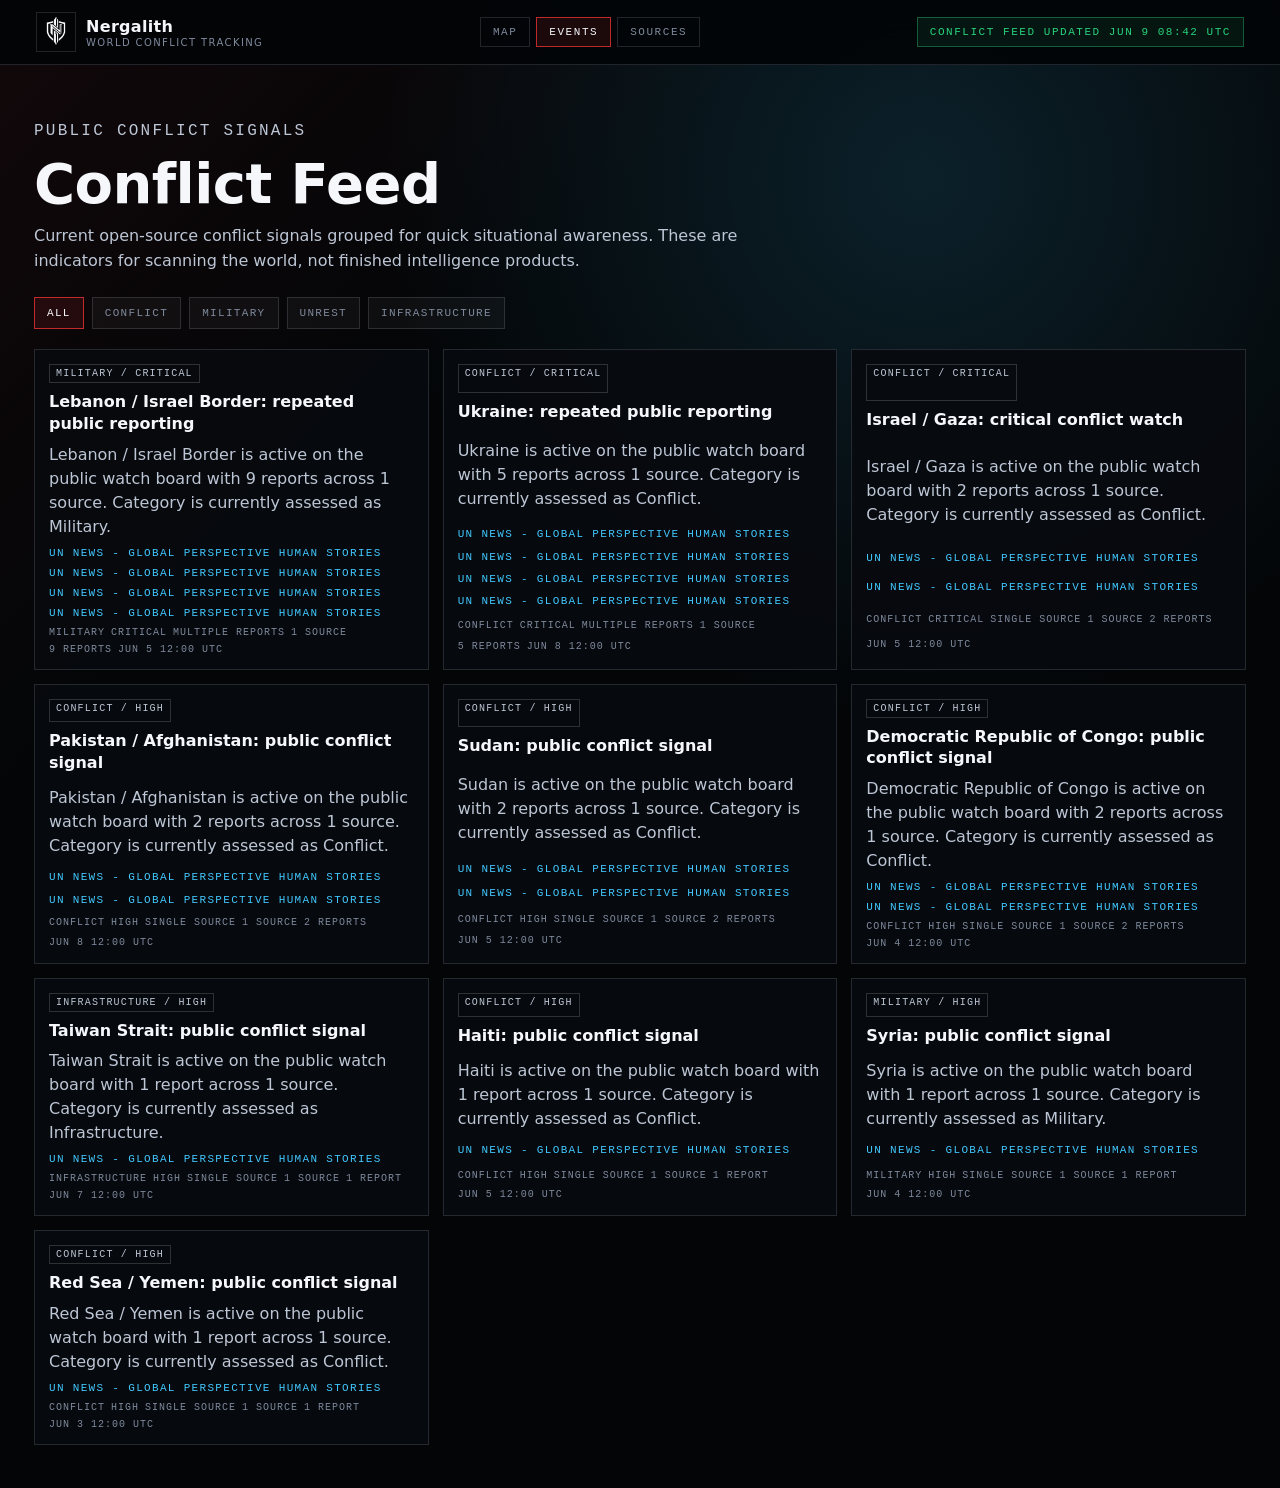
==== events.html @ 15acf1b9 "fix: restore full app.js, index.html and events.html after truncated push The previous push_files tr" ====
<!doctype html>
<html lang="en">
  <head>
    <meta charset="utf-8" />
    <meta name="viewport" content="width=device-width, initial-scale=1" />
    <title>Conflict Feed | Nergalith</title>
    <link rel="stylesheet" href="styles.css?v=20260609-expanded-sources" />
  </head>
  <body>
    <div class="site-shell">
      <header class="topbar">
        <a class="brand" href="index.html" aria-label="Nergalith World Conflict Tracking home">
          <img src="assets/nergalith-logo-glow.png" alt="" />
          <span>
            <strong>Nergalith</strong>
            <small>World Conflict Tracking</small>
          </span>
        </a>
        <nav class="nav" aria-label="World Conflict Tracking pages">
          <a href="index.html">Map</a>
          <a class="active" href="events.html">Events</a>
          <a href="sources.html">Sources</a>
        </nav>
        <div class="status-pill" id="feed-status">Loading conflict signals</div>
      </header>

      <main class="page-layout">
        <section class="page-head">
          <p class="eyebrow">Public Conflict Signals</p>
          <h1>Conflict Feed</h1>
          <p>Current open-source conflict signals grouped for quick situational awareness. These are indicators for scanning the world, not finished intelligence products.</p>
        </section>

        <section class="filter-row" id="event-filters"></section>
        <section class="event-grid" id="event-grid"></section>
      </main>
    </div>

    <script src="app.js?v=20260609-expanded-sources"></script>
  </body>
</html>
---- styles.css ----
:root {
  color-scheme: dark;
  --bg: #030507;
  --panel: rgba(7, 10, 14, 0.88);
  --panel-strong: #080b10;
  --text: #f5f7fb;
  --soft: #bdc6d5;
  --muted: #7f8a9d;
  --line: rgba(218, 231, 255, 0.14);
  --red: #ff3737;
  --cyan: #42c8ff;
  --green: #29d37d;
  --amber: #f6a43a;
  --blue: #4a90ff;
}

* { box-sizing: border-box; }

body {
  margin: 0;
  min-height: 100vh;
  background:
    radial-gradient(circle at 72% 12%, rgba(66, 200, 255, 0.14), transparent 34%),
    linear-gradient(135deg, rgba(255, 55, 55, 0.06), transparent 30%),
    var(--bg);
  color: var(--text);
  font-family: Inter, ui-sans-serif, system-ui, -apple-system, BlinkMacSystemFont, "Segoe UI", sans-serif;
}

button, a { font: inherit; }

.site-shell { min-height: 100vh; }

.dashboard-shell {
  height: 100vh;
  min-height: 680px;
  display: grid;
  grid-template-rows: auto auto minmax(0, 1fr) clamp(150px, 21vh, 190px);
  overflow: hidden;
}

/* ── Topbar ──────────────────────────────────────────────────────────────────── */

.topbar {
  position: sticky;
  top: 0;
  z-index: 20;
  min-height: 64px;
  display: flex;
  align-items: center;
  justify-content: space-between;
  gap: 16px;
  padding: 12px clamp(14px, 3vw, 36px);
  border-bottom: 1px solid var(--line);
  background: rgba(3, 5, 7, 0.92);
  backdrop-filter: blur(18px);
}

.brand {
  display: flex;
  align-items: center;
  gap: 10px;
  color: var(--text);
  text-decoration: none;
  flex-shrink: 0;
}

.brand img {
  width: 40px;
  height: 40px;
  object-fit: cover;
  border: 1px solid var(--line);
}

.brand strong, .brand small { display: block; }

.brand strong {
  font-size: 16px;
  letter-spacing: 0.02em;
}

.brand small {
  color: var(--muted);
  font-size: 10px;
  letter-spacing: 0.14em;
  text-transform: uppercase;
  margin-top: 1px;
}

.nav {
  display: flex;
  align-items: center;
  flex-wrap: wrap;
  gap: 6px;
}

.nav a {
  border: 1px solid var(--line);
  color: var(--muted);
  text-decoration: none;
  padding: 8px 12px;
  font-family: "Cascadia Mono", "SFMono-Regular", Consolas, monospace;
  font-size: 11px;
  letter-spacing: 0.14em;
  text-transform: uppercase;
}

.nav a.active, .nav a:hover {
  border-color: rgba(255, 55, 55, 0.72);
  color: var(--text);
  background: rgba(255, 55, 55, 0.1);
}

.topbar-right {
  display: flex;
  align-items: center;
  gap: 10px;
  flex-shrink: 0;
}

.utc-clock {
  color: var(--cyan);
  font-family: "Cascadia Mono", "SFMono-Regular", Consolas, monospace;
  font-size: 11px;
  letter-spacing: 0.08em;
  border: 1px solid rgba(66, 200, 255, 0.28);
  padding: 7px 10px;
  background: rgba(66, 200, 255, 0.05);
  white-space: nowrap;
}

.status-pill {
  color: var(--green);
  border: 1px solid rgba(41, 211, 125, 0.38);
  background: rgba(41, 211, 125, 0.08);
  padding: 8px 12px;
  font-family: "Cascadia Mono", "SFMono-Regular", Consolas, monospace;
  font-size: 11px;
  letter-spacing: 0.14em;
  text-transform: uppercase;
}

/* ── Intel Ticker ────────────────────────────────────────────────────────────── */

.intel-ticker {
  display: flex;
  align-items: center;
  gap: 14px;
  padding: 0 clamp(14px, 3vw, 36px);
  height: 36px;
  background: rgba(3, 5, 7, 0.96);
  border-bottom: 1px solid var(--line);
  overflow: hidden;
  font-family: "Cascadia Mono", "SFMono-Regular", Consolas, monospace;
  font-size: 11px;
  letter-spacing: 0.12em;
  text-transform: uppercase;
  white-space: nowrap;
}

.ticker-live {
  color: var(--red);
  animation: blink 1.6s ease-in-out infinite;
  flex-shrink: 0;
}

@keyframes blink {
  0%, 100% { opacity: 1; }
  50%       { opacity: 0.3; }
}

.ticker-sep {
  color: var(--line);
  flex-shrink: 0;
}

.ticker-label {
  color: var(--muted);
  flex-shrink: 0;
}

#ticker-signals { color: var(--red); }
#ticker-quakes  { color: var(--blue); }
#ticker-news    { color: var(--green); }

/* ── Main layout ─────────────────────────────────────────────────────────────── */

.map-layout {
  display: grid;
  grid-template-columns: minmax(0, 1fr) minmax(280px, 350px);
  gap: 16px;
  padding: clamp(14px, 2.5vw, 28px);
  align-items: start;
}

.operations-layout {
  min-height: 0;
  display: grid;
  grid-template-columns: clamp(196px, 17vw, 238px) minmax(420px, 1fr) clamp(286px, 22vw, 334px);
  gap: 10px;
  padding: 10px;
}

/* ── Map card ────────────────────────────────────────────────────────────────── */

.map-card {
  position: relative;
  height: clamp(500px, calc(100vh - 144px), 720px);
  border: 1px solid var(--line);
  background: #020407;
  overflow: hidden;
}

.operations-layout .map-card {
  height: auto;
  min-height: 0;
}

#world-map {
  position: absolute;
  inset: 0;
}

.map-control-panel, .selected-panel {
  position: absolute;
  z-index: 2;
  border: 1px solid var(--line);
  background: rgba(3, 5, 8, 0.82);
  backdrop-filter: blur(14px);
}

.map-control-panel {
  left: 14px;
  top: 14px;
  width: 162px;
  padding: 10px;
  display: grid;
  gap: 6px;
}

.panel-title {
  color: var(--soft);
  font-family: "Cascadia Mono", "SFMono-Regular", Consolas, monospace;
  font-size: 10px;
  letter-spacing: 0.14em;
  text-transform: uppercase;
}

.layer-toggle {
  min-height: 32px;
  border: 1px solid var(--line);
  background: rgba(255, 255, 255, 0.035);
  color: var(--muted);
  cursor: pointer;
  font-family: "Cascadia Mono", "SFMono-Regular", Consolas, monospace;
  font-size: 10px;
  letter-spacing: 0.1em;
  text-transform: uppercase;
}

.layer-toggle.active {
  border-color: rgba(66, 200, 255, 0.7);
  color: var(--text);
  background: rgba(66, 200, 255, 0.08);
}

.selected-panel {
  right: 14px;
  bottom: 14px;
  width: min(350px, calc(100% - 28px));
  padding: 12px;
}

.map-label {
  position: absolute;
  top: 12px;
  left: 12px;
  z-index: 2;
  display: grid;
  gap: 4px;
  padding: 9px 12px;
  border: 1px solid var(--line);
  background: rgba(3, 5, 8, 0.84);
  font-family: "Cascadia Mono", "SFMono-Regular", Consolas, monospace;
  text-transform: uppercase;
}

.map-label span {
  color: var(--muted);
  font-size: 9px;
  letter-spacing: 0.18em;
}

.map-label strong {
  color: var(--soft);
  font-size: 11px;
  letter-spacing: 0.14em;
}

.selected-panel h2 {
  margin-top: 8px;
  font-size: 18px;
}

.selected-panel p {
  margin-top: 8px;
  color: var(--soft);
  line-height: 1.5;
}

/* ── Side stack ──────────────────────────────────────────────────────────────── */

.side-stack {
  display: grid;
  gap: 16px;
  align-content: start;
}

.left-stack,
.operations-layout .side-stack {
  min-height: 0;
  display: grid;
  gap: 10px;
  align-content: stretch;
}

.left-stack {
  grid-template-rows: auto minmax(0, 1fr);
}

.operations-layout .side-stack {
  grid-template-rows: auto minmax(0, 1fr);
}

.panel {
  border: 1px solid var(--line);
  background: var(--panel);
}

.operations-layout .panel {
  min-height: 0;
  overflow: hidden;
}

.quake-panel,
.operations-layout .side-stack .panel:last-child {
  display: flex;
  flex-direction: column;
}

.monitor-label {
  padding: 12px 12px 8px;
  color: var(--muted);
  font-family: "Cascadia Mono", "SFMono-Regular", Consolas, monospace;
  font-size: 10px;
  letter-spacing: 0.16em;
  text-transform: uppercase;
}

.layer-bank {
  display: grid;
  gap: 7px;
  padding: 0 12px 12px;
}

.layer-bank .layer-toggle {
  min-height: 40px;
  text-align: left;
  padding-left: 12px;
}

.source-status {
  display: grid;
  gap: 10px;
  padding: 12px;
  border-top: 1px solid rgba(218, 231, 255, 0.08);
  color: var(--muted);
  font-family: "Cascadia Mono", "SFMono-Regular", Consolas, monospace;
  font-size: 9px;
  letter-spacing: 0.1em;
  text-transform: uppercase;
}

.status-dot {
  width: 7px;
  height: 7px;
  display: inline-block;
  border-radius: 50%;
  margin-right: 7px;
  vertical-align: middle;
}

.status-dot.active {
  background: var(--green);
  box-shadow: 0 0 9px rgba(41, 211, 125, 0.65);
}

.status-dot.standby {
  background: var(--amber);
}

.panel-scroll {
  flex: 1;
  min-height: 0;
  max-height: none;
  overflow: auto;
  scrollbar-width: thin;
  scrollbar-color: rgba(218, 231, 255, 0.24) transparent;
}

.panel-head {
  min-height: 40px;
  display: flex;
  justify-content: space-between;
  align-items: center;
  gap: 10px;
  padding: 0 12px;
  border-bottom: 1px solid rgba(218, 231, 255, 0.08);
  color: var(--soft);
  font-family: "Cascadia Mono", "SFMono-Regular", Consolas, monospace;
  font-size: 10px;
  letter-spacing: 0.14em;
  text-transform: uppercase;
}

.panel-head a {
  color: var(--cyan);
  text-decoration: none;
}

.badge-cyan {
  color: var(--cyan);
  font-family: "Cascadia Mono", "SFMono-Regular", Consolas, monospace;
  font-size: 10px;
  letter-spacing: 0.1em;
  text-transform: uppercase;
  border: 1px solid rgba(66, 200, 255, 0.35);
  padding: 3px 7px;
  background: rgba(66, 200, 255, 0.06);
}

/* ── Stat grid ───────────────────────────────────────────────────────────────── */

.stat-grid {
  display: grid;
  grid-template-columns: repeat(2, minmax(0, 1fr));
}

.stat-item {
  min-height: 70px;
  display: grid;
  align-content: center;
  gap: 4px;
  padding: 12px 14px;
  border-right: 1px solid rgba(218, 231, 255, 0.08);
  border-bottom: 1px solid rgba(218, 231, 255, 0.08);
}

.stat-item strong {
  color: var(--text);
  font-size: 20px;
  line-height: 1.1;
}

.stat-item span {
  color: var(--muted);
  font-family: "Cascadia Mono", "SFMono-Regular", Consolas, monospace;
  font-size: 10px;
  letter-spacing: 0.14em;
  text-transform: uppercase;
}

/* ── Compact list items ──────────────────────────────────────────────────────── */

.compact-list { display: grid; }

.list-item {
  display: grid;
  gap: 6px;
  padding: 12px 14px;
  border-bottom: 1px solid rgba(218, 231, 255, 0.07);
  cursor: pointer;
}

.list-item:hover { background: rgba(255, 55, 55, 0.07); }

.list-item h3 {
  margin: 0;
  font-size: 13px;
  line-height: 1.35;
}

.meta {
  display: flex;
  flex-wrap: wrap;
  gap: 6px;
  align-items: center;
  color: var(--muted);
  font-family: "Cascadia Mono", "SFMono-Regular", Consolas, monospace;
  font-size: 10px;
  letter-spacing: 0.1em;
  text-transform: uppercase;
}

.tag {
  width: fit-content;
  border: 1px solid rgba(255, 255, 255, 0.16);
  color: var(--soft);
  padding: 3px 6px;
  font-family: "Cascadia Mono", "SFMono-Regular", Consolas, monospace;
  font-size: 10px;
  letter-spacing: 0.12em;
  text-transform: uppercase;
}

.tag.live    { border-color: rgba(41, 211, 125, 0.58); color: var(--green); }
.tag.planned { border-color: rgba(66, 200, 255, 0.58); color: var(--cyan); }
.tag.note    { border-color: rgba(246, 164, 58, 0.58); color: var(--amber); }

/* ── Magnitude badges ────────────────────────────────────────────────────────── */

.mag-badge {
  display: inline-block;
  padding: 2px 7px;
  font-family: "Cascadia Mono", "SFMono-Regular", Consolas, monospace;
  font-size: 10px;
  font-weight: 700;
  letter-spacing: 0.06em;
  border: 1px solid currentColor;
}

.mag-critical { color: var(--red);   border-color: rgba(255,55,55,0.6);  background: rgba(255,55,55,0.1); }
.mag-high     { color: var(--amber); border-color: rgba(246,164,58,0.6); background: rgba(246,164,58,0.08); }
.mag-medium   { color: var(--blue);  border-color: rgba(74,144,255,0.6); background: rgba(74,144,255,0.08); }

/* ── Map markers ─────────────────────────────────────────────────────────────── */

.marker-event {
  width: 22px;
  height: 22px;
  display: grid;
  place-items: center;
  border-radius: 50%;
  border: 2px solid #fff;
  background: var(--red);
  color: #fff;
  font-size: 10px;
  font-weight: 800;
  cursor: pointer;
  box-shadow: 0 0 0 6px rgba(255, 55, 55, 0.18);
}

.marker-critical {
  width: 28px;
  height: 28px;
  animation: pulse-red 2s ease-in-out infinite;
}

@keyframes pulse-red {
  0%, 100% { box-shadow: 0 0 0 6px rgba(255,55,55,0.22); }
  50%       { box-shadow: 0 0 0 14px rgba(255,55,55,0.08), 0 0 28px rgba(255,55,55,0.4); }
}

.marker-high {
  background: var(--amber);
  box-shadow: 0 0 0 6px rgba(246, 164, 58, 0.17);
}

.marker-high-signal, .marker-corroborated { border-color: var(--cyan); }

/* Earthquake markers */
.marker-quake {
  width: 26px;
  height: 26px;
  display: grid;
  place-items: center;
  border-radius: 4px;
  border: 2px solid var(--blue);
  background: rgba(74, 144, 255, 0.15);
  color: var(--blue);
  font-size: 9px;
  font-weight: 700;
  font-family: "Cascadia Mono", "SFMono-Regular", Consolas, monospace;
  cursor: pointer;
}

.marker-quake-critical {
  border-color: var(--red);
  background: rgba(255, 55, 55, 0.18);
  color: var(--red);
  animation: pulse-red 2s ease-in-out infinite;
}

.marker-quake-high {
  border-color: var(--amber);
  background: rgba(246, 164, 58, 0.15);
  color: var(--amber);
}

/* ── MapLibre popup ──────────────────────────────────────────────────────────── */

.maplibregl-popup-content {
  border-radius: 0;
  border: 1px solid rgba(255, 55, 55, 0.5);
  background: #080b10;
  color: var(--text);
  font-family: "Cascadia Mono", "SFMono-Regular", Consolas, monospace;
  font-size: 12px;
}

/* ── Source / report links ───────────────────────────────────────────────────── */

.source-link {
  width: fit-content;
  color: var(--cyan);
  font-family: "Cascadia Mono", "SFMono-Regular", Consolas, monospace;
  font-size: 11px;
  letter-spacing: 0.12em;
  text-decoration: none;
  text-transform: uppercase;
}

.source-link:hover { color: var(--text); }

.source-stack { display: flex; flex-wrap: wrap; gap: 8px; }

.report-list {
  display: grid;
  gap: 6px;
  margin-top: 4px;
  padding-top: 10px;
  border-top: 1px solid rgba(218, 231, 255, 0.12);
}

.report-list a {
  display: grid;
  gap: 3px;
  padding: 8px 10px;
  border: 1px solid rgba(218, 231, 255, 0.12);
  color: var(--text);
  text-decoration: none;
  background: rgba(255, 255, 255, 0.025);
}

.report-list a:hover { border-color: rgba(66, 200, 255, 0.45); }

.report-list strong { font-size: 13px; line-height: 1.25; }

.report-list span {
  color: var(--muted);
  font-family: "Cascadia Mono", "SFMono-Regular", Consolas, monospace;
  font-size: 10px;
  letter-spacing: 0.08em;
  text-transform: uppercase;
}

/* ── News strip ──────────────────────────────────────────────────────────────── */

.news-strip {
  border-top: 1px solid var(--line);
  padding: clamp(14px, 2.5vw, 28px);
  padding-top: 0;
}

.lower-deck {
  min-height: 0;
  padding: 0 10px 10px;
  border-top: 1px solid rgba(218, 231, 255, 0.08);
  overflow: hidden;
}

.lower-deck .news-strip-head {
  min-height: 43px;
  margin-bottom: 9px;
}

.lower-deck .news-grid {
  grid-template-columns: repeat(4, minmax(210px, 1fr));
  gap: 8px;
  max-height: 128px;
  overflow: hidden;
}

.lower-deck .news-item {
  padding: 9px 11px;
}

.news-strip-head {
  display: flex;
  align-items: center;
  justify-content: space-between;
  gap: 14px;
  min-height: 48px;
  border-bottom: 1px solid rgba(218, 231, 255, 0.08);
  margin-bottom: 16px;
}

.news-tabs {
  display: flex;
  gap: 6px;
  flex-wrap: wrap;
}

.news-tabs button {
  border: 1px solid var(--line);
  background: rgba(255, 255, 255, 0.03);
  color: var(--muted);
  padding: 7px 12px;
  cursor: pointer;
  font-family: "Cascadia Mono", "SFMono-Regular", Consolas, monospace;
  font-size: 10px;
  letter-spacing: 0.12em;
  text-transform: uppercase;
}

.news-tabs button.active {
  border-color: rgba(66, 200, 255, 0.65);
  color: var(--text);
  background: rgba(66, 200, 255, 0.08);
}

.news-tabs button:hover:not(.active) {
  border-color: rgba(218, 231, 255, 0.28);
  color: var(--soft);
}

.news-grid {
  display: grid;
  grid-template-columns: repeat(auto-fill, minmax(280px, 1fr));
  gap: 10px;
}

.news-item {
  display: grid;
  gap: 6px;
  padding: 12px 14px;
  border: 1px solid var(--line);
  background: var(--panel);
  color: var(--text);
  text-decoration: none;
  transition: border-color 0.15s, background 0.15s;
}

.news-item:hover {
  border-color: rgba(66, 200, 255, 0.45);
  background: rgba(66, 200, 255, 0.05);
}

.news-source-tag {
  width: fit-content;
  border: 1px solid rgba(66, 200, 255, 0.35);
  color: var(--cyan);
  padding: 2px 7px;
  font-family: "Cascadia Mono", "SFMono-Regular", Consolas, monospace;
  font-size: 9px;
  letter-spacing: 0.14em;
  text-transform: uppercase;
}

.news-title {
  font-size: 13px;
  line-height: 1.4;
  color: var(--text);
}

.news-time {
  color: var(--muted);
  font-family: "Cascadia Mono", "SFMono-Regular", Consolas, monospace;
  font-size: 10px;
  letter-spacing: 0.08em;
}

.news-loading {
  grid-column: 1 / -1;
  color: var(--muted);
  font-family: "Cascadia Mono", "SFMono-Regular", Consolas, monospace;
  font-size: 11px;
  letter-spacing: 0.1em;
  text-transform: uppercase;
  padding: 24px 0;
  text-align: center;
}

/* ── Events & Sources pages ──────────────────────────────────────────────────── */

.page-layout {
  display: grid;
  gap: 20px;
  padding: clamp(14px, 3vw, 34px);
}

.page-head {
  display: grid;
  gap: 12px;
  padding: 20px 0 4px;
}

.page-head p {
  max-width: 760px;
  color: var(--soft);
  font-size: 16px;
  line-height: 1.55;
}

.eyebrow {
  color: var(--red);
  font-family: "Cascadia Mono", "SFMono-Regular", Consolas, monospace;
  font-size: 11px;
  letter-spacing: 0.14em;
  text-transform: uppercase;
}

h1, h2, h3, p { margin: 0; }

h1 {
  font-size: clamp(28px, 5vw, 56px);
  line-height: 1;
  letter-spacing: -0.01em;
}

.filter-row {
  display: flex;
  flex-wrap: wrap;
  gap: 8px;
}

.filter-row button {
  border: 1px solid var(--line);
  background: rgba(255, 255, 255, 0.035);
  color: var(--muted);
  padding: 9px 12px;
  cursor: pointer;
  font-family: "Cascadia Mono", "SFMono-Regular", Consolas, monospace;
  font-size: 11px;
  letter-spacing: 0.12em;
  text-transform: uppercase;
}

.filter-row button.active {
  border-color: rgba(255, 55, 55, 0.72);
  color: var(--text);
  background: rgba(255, 55, 55, 0.1);
}

.event-grid, .source-grid {
  display: grid;
  grid-template-columns: repeat(3, minmax(240px, 1fr));
  gap: 14px;
}

.event-card, .source-card {
  display: grid;
  gap: 8px;
  padding: 14px;
  border: 1px solid var(--line);
  background: var(--panel);
}

.event-card:hover { background: rgba(255, 55, 55, 0.07); }

.event-card h2, .source-card h2 { font-size: 16px; line-height: 1.35; }

.event-card p, .source-card p {
  color: var(--soft);
  line-height: 1.5;
}

/* ── Responsive ──────────────────────────────────────────────────────────────── */

@media (max-width: 1080px) {
  .dashboard-shell {
    height: auto;
    display: block;
    overflow: visible;
  }
  .operations-layout {
    grid-template-columns: 1fr minmax(280px, 342px);
  }
  .left-stack {
    grid-column: 1 / -1;
    grid-template-columns: repeat(2, minmax(0, 1fr));
    grid-template-rows: none;
  }
  .operations-layout .map-card {
    min-height: 520px;
  }
  .map-layout { grid-template-columns: 1fr; }
  .map-card {
    height: min(68vh, 640px);
    min-height: 460px;
  }
  .event-grid, .source-grid { grid-template-columns: repeat(2, minmax(220px, 1fr)); }
  .lower-deck .news-grid { grid-template-columns: repeat(2, minmax(220px, 1fr)); }
}

@media (max-width: 720px) {
  .topbar {
    position: static;
    align-items: flex-start;
    flex-direction: column;
    min-height: unset;
  }
  .topbar-right { flex-wrap: wrap; }
  .utc-clock { font-size: 10px; }
  .intel-ticker { gap: 10px; font-size: 10px; }
  .nav { justify-content: flex-start; }
  .map-card {
    height: min(62vh, 520px);
    min-height: 420px;
  }
  .operations-layout {
    display: grid;
    grid-template-columns: 1fr;
  }
  .left-stack {
    grid-template-columns: 1fr;
  }
  .operations-layout .side-stack {
    grid-template-rows: none;
  }
  .map-control-panel { width: 148px; }
  .news-grid { grid-template-columns: 1fr; }
  .event-grid, .source-grid { grid-template-columns: 1fr; }
}
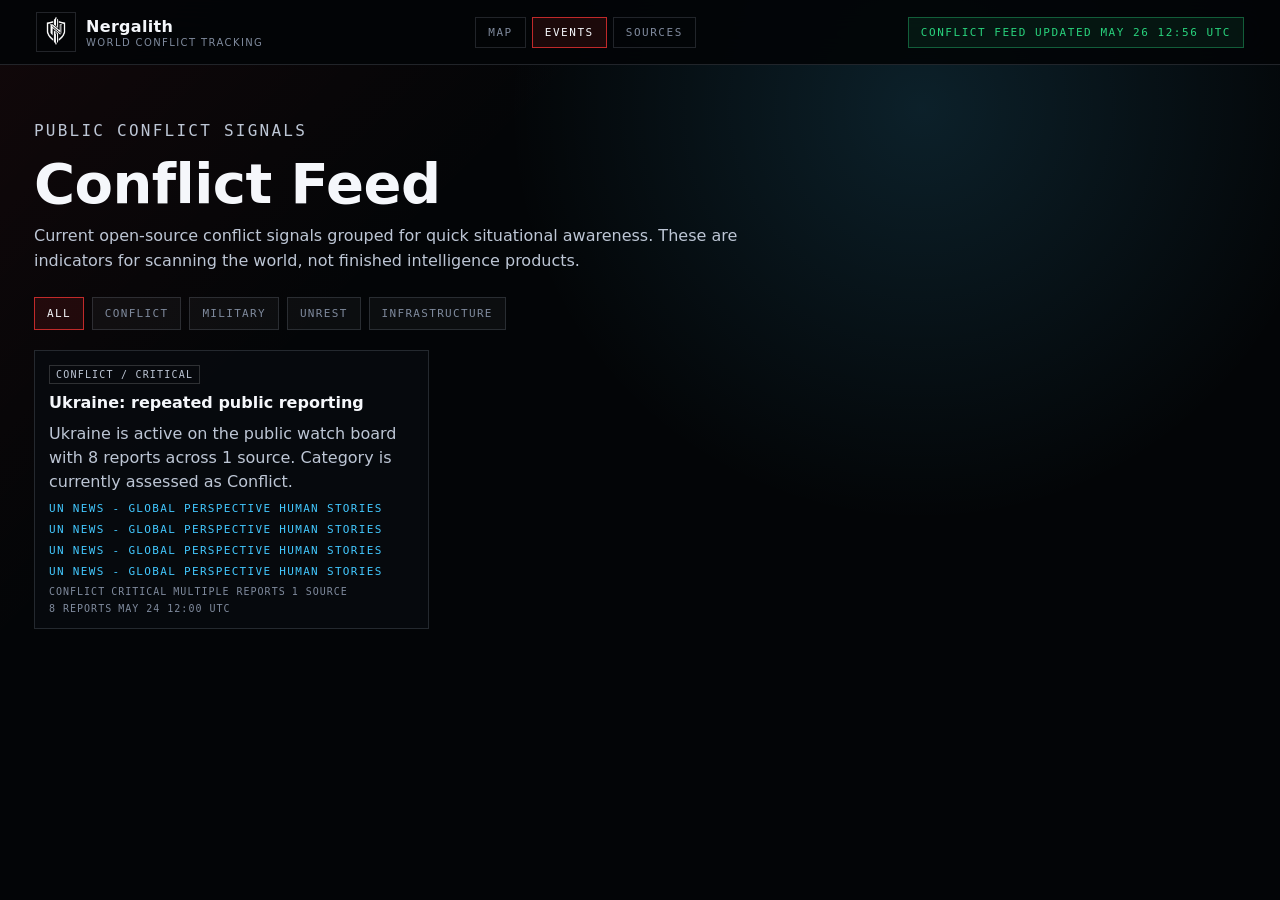
==== commit 6d66fa66: "revert: undo all source expansion and dynamic tabs changes Reverts the entire feature: - Original sm" ====
--- a/events.html
+++ b/events.html
@@ -4,7 +4,7 @@
     <meta charset="utf-8" />
     <meta name="viewport" content="width=device-width, initial-scale=1" />
     <title>Conflict Feed | Nergalith</title>
-    <link rel="stylesheet" href="styles.css?v=20260609-expanded-sources" />
+    <link rel="stylesheet" href="styles.css?v=20260526-opsdesk" />
   </head>
   <body>
     <div class="site-shell">
@@ -36,6 +36,6 @@
       </main>
     </div>
 
-    <script src="app.js?v=20260609-expanded-sources"></script>
+    <script src="app.js"></script>
   </body>
 </html>
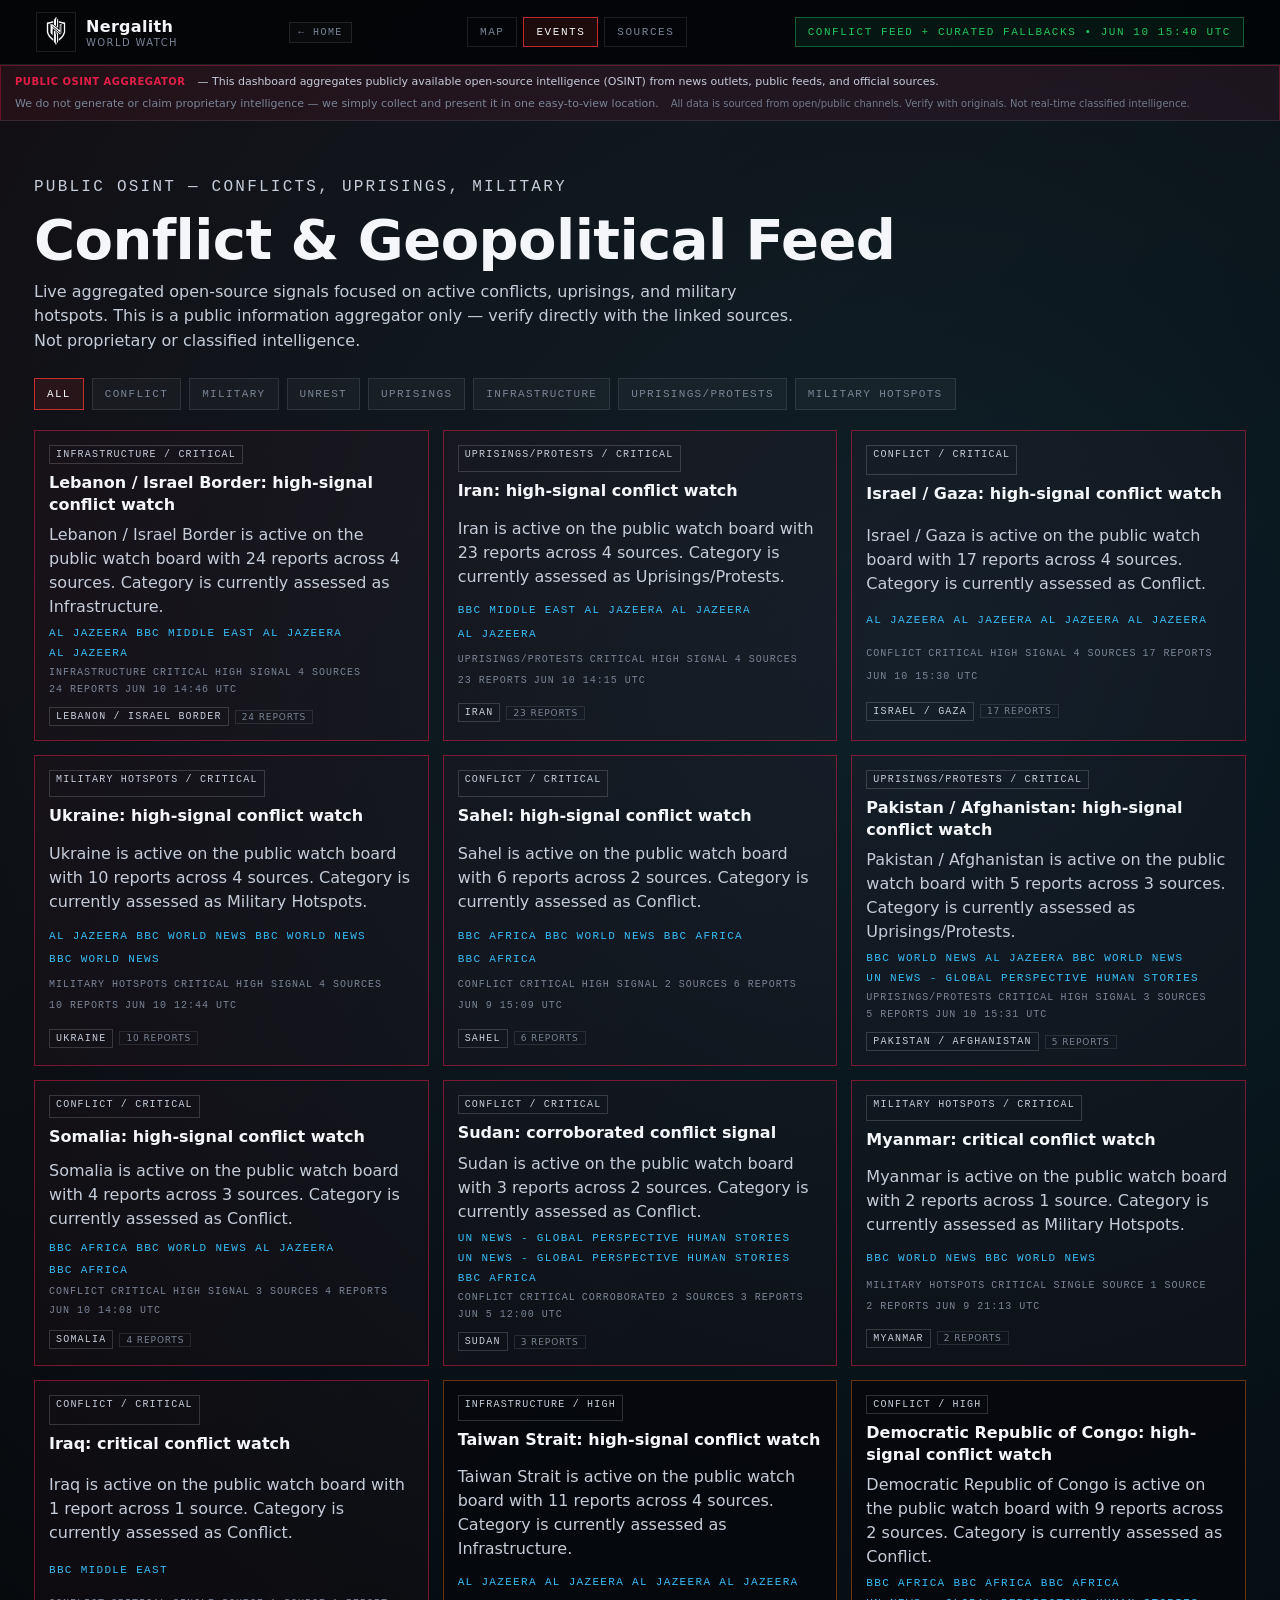
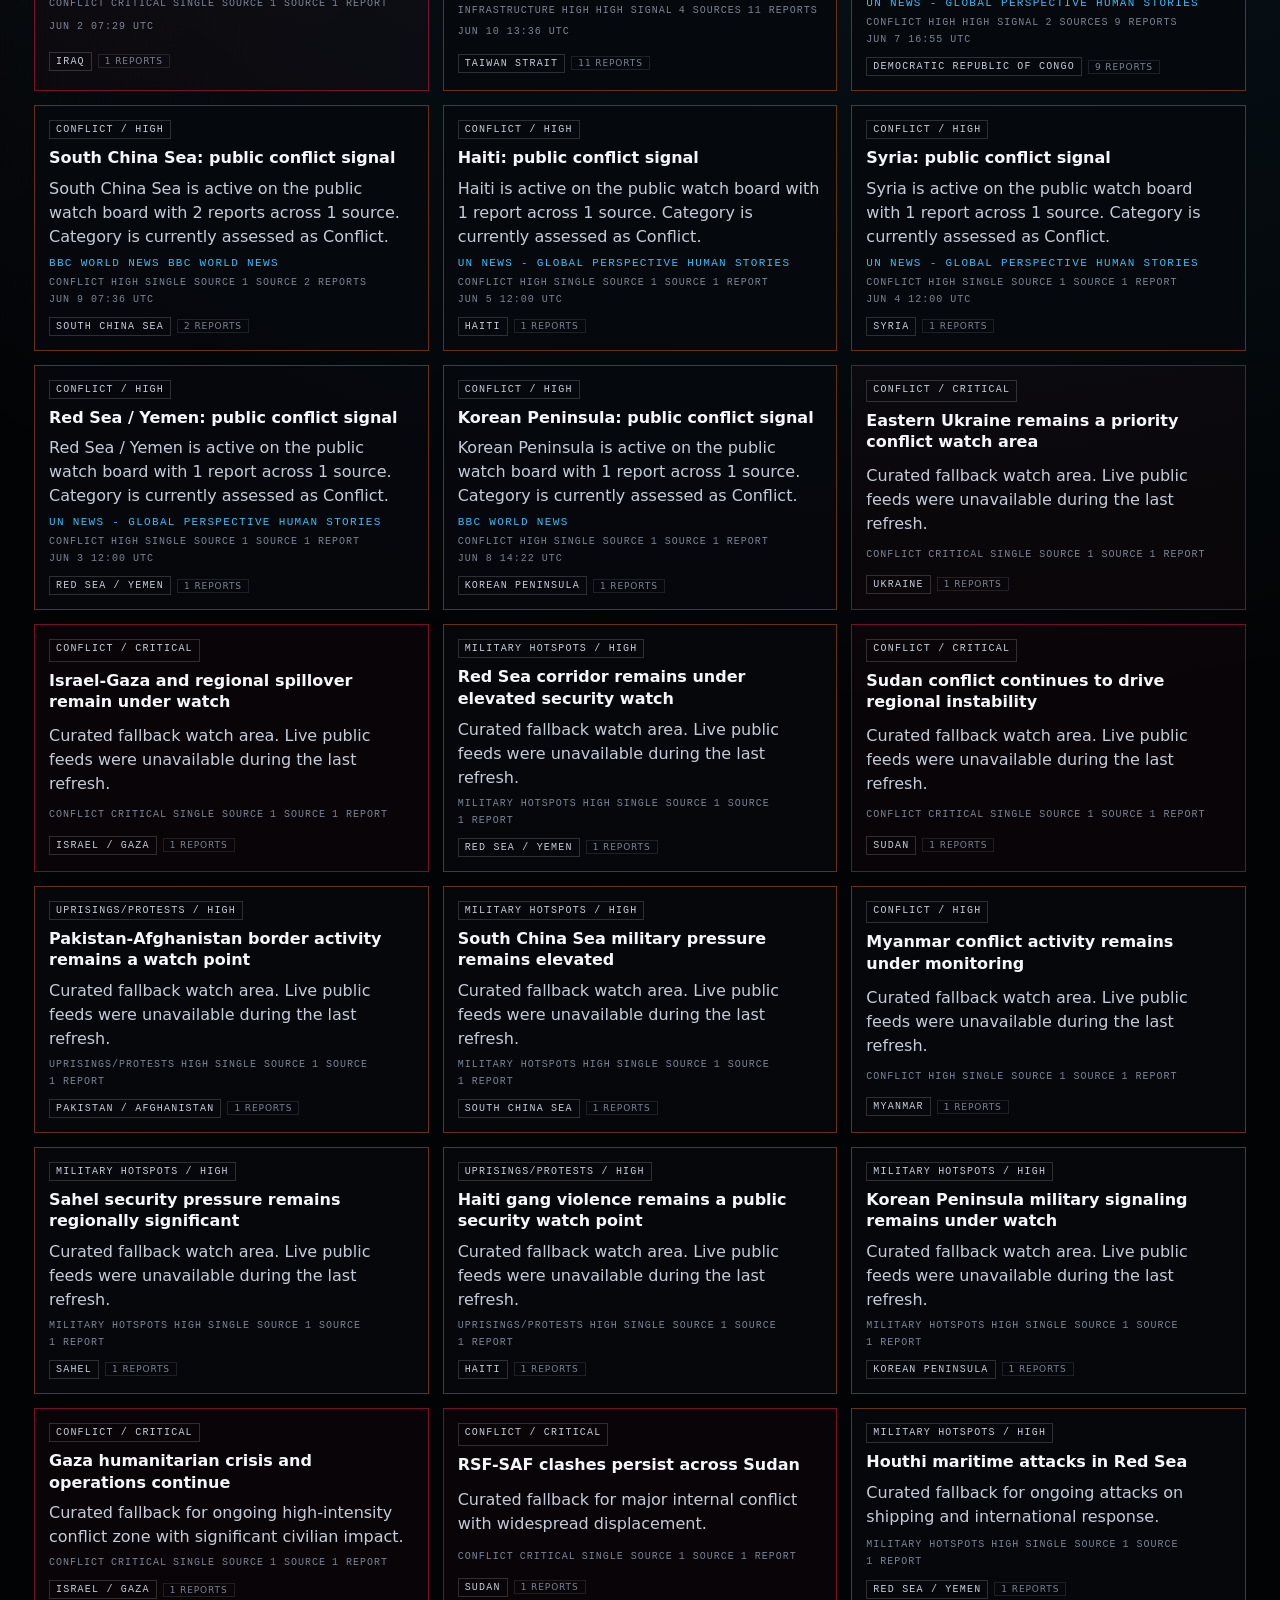
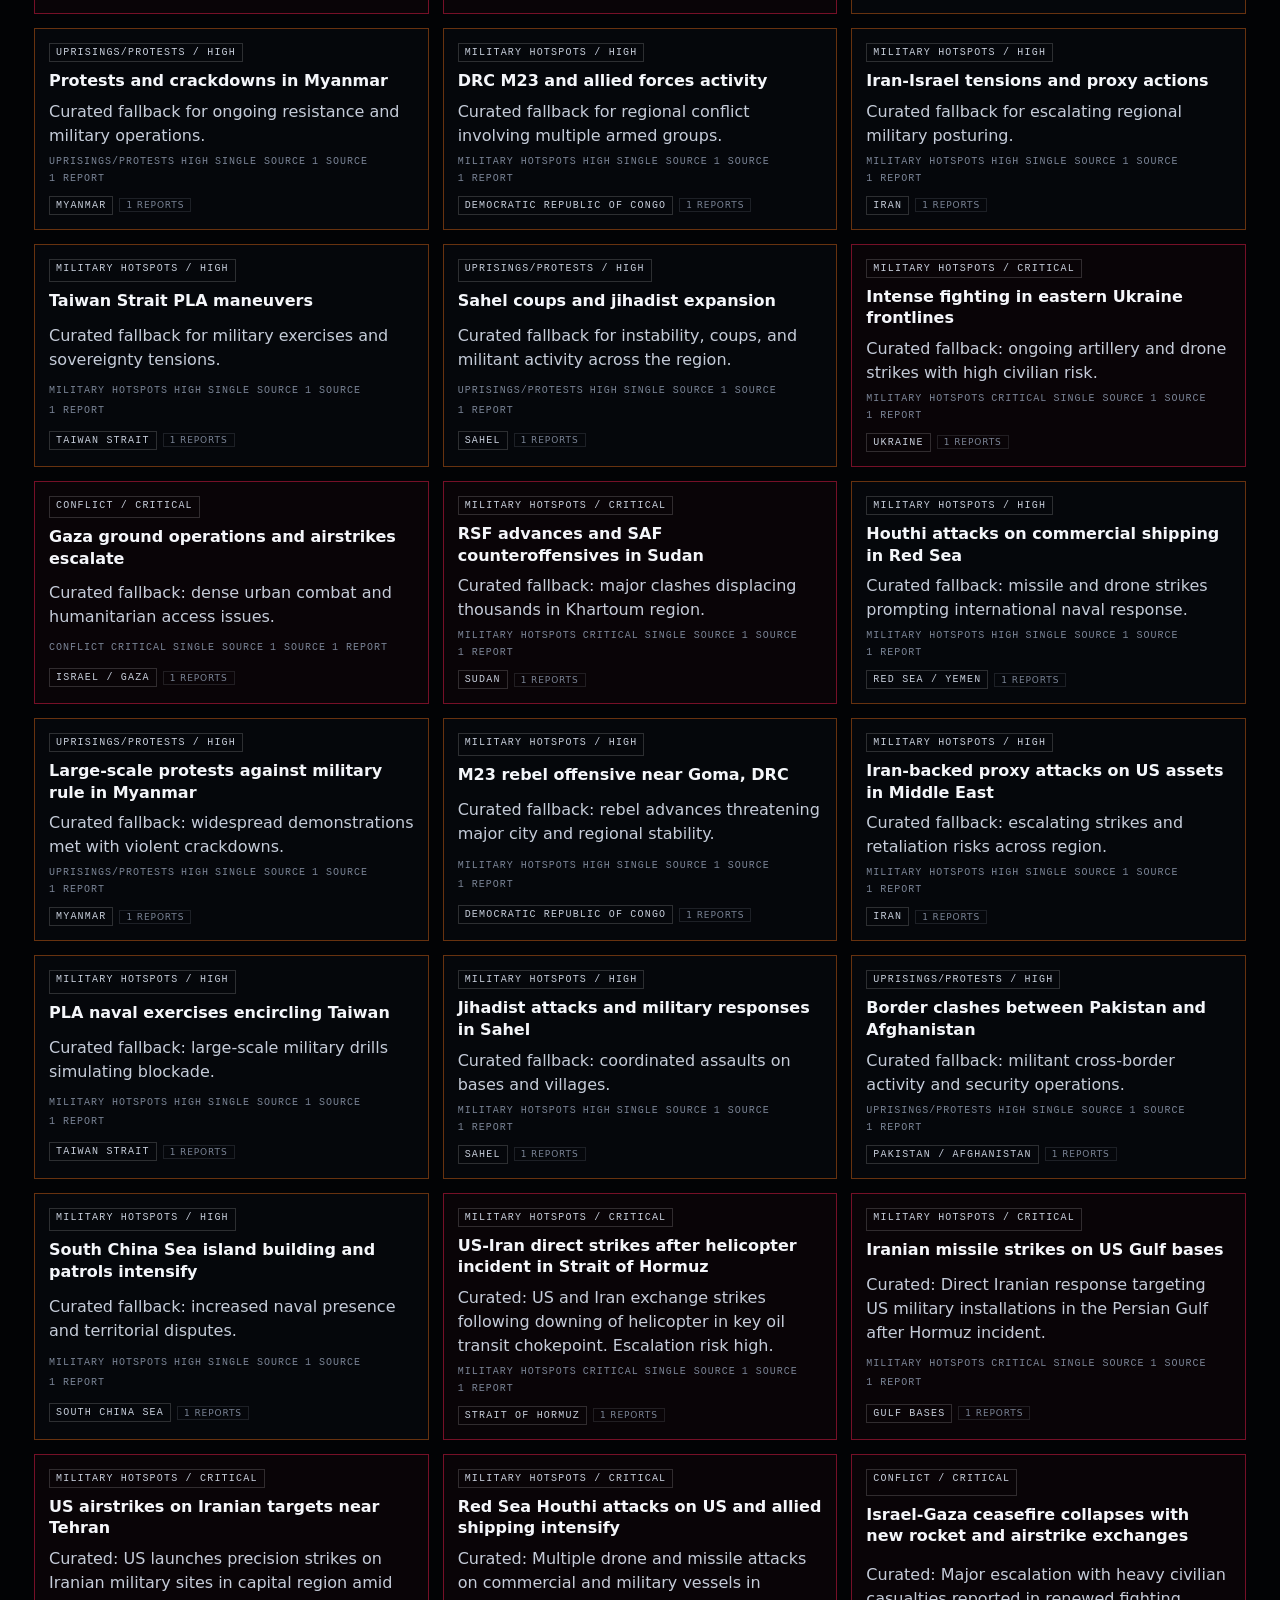
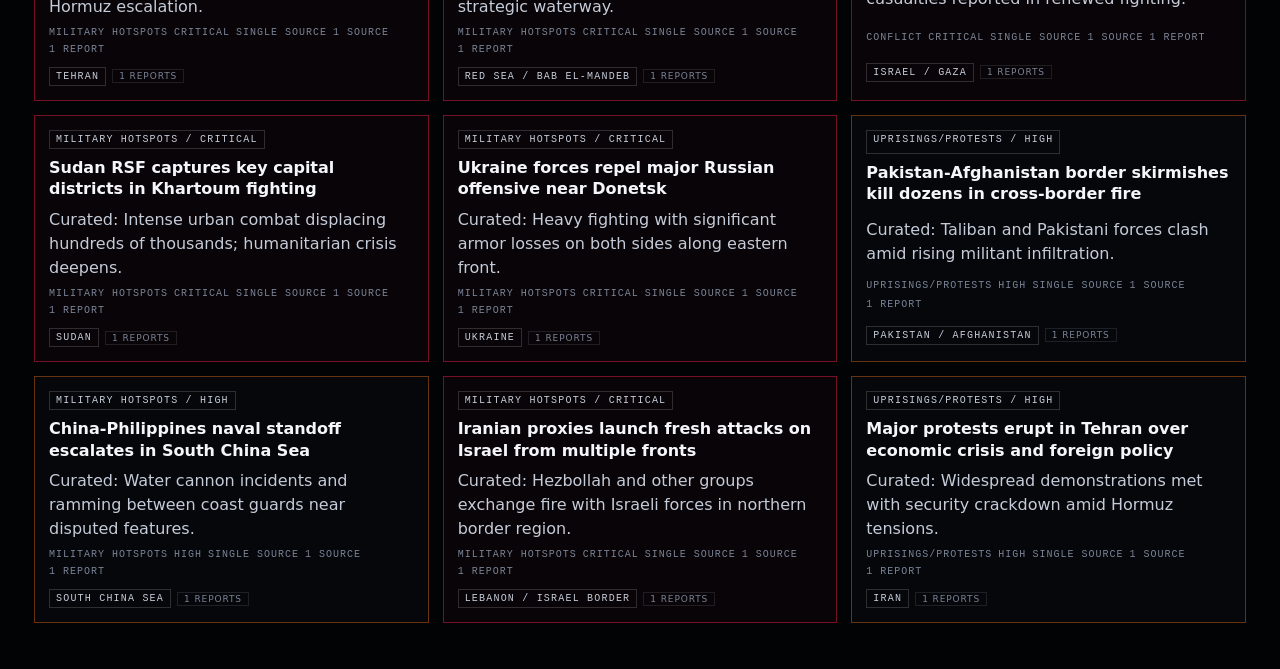
==== commit ea229a21: "World Watch updates: layout fixes, home button, synced pages, tactical polish" ====
--- a/events.html
+++ b/events.html
@@ -3,32 +3,41 @@
   <head>
     <meta charset="utf-8" />
     <meta name="viewport" content="width=device-width, initial-scale=1" />
-    <title>Conflict Feed | Nergalith</title>
-    <link rel="stylesheet" href="styles.css?v=20260526-opsdesk" />
+    <title>Events | Nergalith World Watch — Conflict &amp; Geopolitical OSINT Feed</title>
+    <meta name="description" content="Nergalith World Watch Events — full public OSINT feed for active conflicts, uprisings, military hotspots. Aggregates open sources only. Free, no account required." />
+    <link rel="stylesheet" href="styles.css?v=202606-tactical" />
   </head>
   <body>
     <div class="site-shell">
       <header class="topbar">
-        <a class="brand" href="index.html" aria-label="Nergalith World Conflict Tracking home">
+        <a class="brand" href="index.html" aria-label="Nergalith World Watch home">
           <img src="assets/nergalith-logo-glow.png" alt="" />
           <span>
             <strong>Nergalith</strong>
-            <small>World Conflict Tracking</small>
+            <small>World Watch</small>
           </span>
         </a>
-        <nav class="nav" aria-label="World Conflict Tracking pages">
+        <a class="home-link" href="https://nergalith.com" target="_blank" rel="noopener" aria-label="Back to main Nergalith site">← Home</a>
+        <nav class="nav" aria-label="Nergalith World Watch pages">
           <a href="index.html">Map</a>
           <a class="active" href="events.html">Events</a>
           <a href="sources.html">Sources</a>
         </nav>
-        <div class="status-pill" id="feed-status">Loading conflict signals</div>
+        <div class="status-pill" id="feed-status">Loading OSINT feed</div>
       </header>
+
+      <!-- Prominent OSINT disclaimer (exact same as index.html) -->
+      <div class="osint-disclaimer" role="note" aria-label="Public OSINT disclaimer">
+        <strong>PUBLIC OSINT AGGREGATOR</strong> — This dashboard aggregates publicly available open-source intelligence (OSINT) from news outlets, public feeds, and official sources. 
+        <span>We do not generate or claim proprietary intelligence — we simply collect and present it in one easy-to-view location.</span>
+        <span class="disclaimer-meta">All data is sourced from open/public channels. Verify with originals. Not real-time classified intelligence.</span>
+      </div>
 
       <main class="page-layout">
         <section class="page-head">
-          <p class="eyebrow">Public Conflict Signals</p>
-          <h1>Conflict Feed</h1>
-          <p>Current open-source conflict signals grouped for quick situational awareness. These are indicators for scanning the world, not finished intelligence products.</p>
+          <p class="eyebrow">PUBLIC OSINT — CONFLICTS, UPRISINGS, MILITARY</p>
+          <h1>Conflict &amp; Geopolitical Feed</h1>
+          <p>Live aggregated open-source signals focused on active conflicts, uprisings, and military hotspots. This is a public information aggregator only — verify directly with the linked sources. Not proprietary or classified intelligence.</p>
         </section>
 
         <section class="filter-row" id="event-filters"></section>
@@ -36,6 +45,6 @@
       </main>
     </div>
 
-    <script src="app.js"></script>
+    <script src="app.js?v=202606-tactical"></script>
   </body>
-</html>+</html>
--- a/styles.css
+++ b/styles.css
@@ -1,17 +1,21 @@
 :root {
   color-scheme: dark;
-  --bg: #030507;
-  --panel: rgba(7, 10, 14, 0.88);
-  --panel-strong: #080b10;
-  --text: #f5f7fb;
-  --soft: #bdc6d5;
-  --muted: #7f8a9d;
-  --line: rgba(218, 231, 255, 0.14);
-  --red: #ff3737;
-  --cyan: #42c8ff;
-  --green: #29d37d;
-  --amber: #f6a43a;
-  --blue: #4a90ff;
+  --bg: #020305;
+  --panel: rgba(6, 8, 12, 0.92);
+  --panel-strong: #05070a;
+  --panel-elev: #0a0d12;
+  --text: #f4f6fa;
+  --soft: #c5ccd9;
+  --muted: #7a8496;
+  --line: rgba(200, 210, 230, 0.12);
+  --red: #e11d48;
+  --red-soft: #f43f5e;
+  --orange: #f97316;
+  --amber: #fb923c;
+  --cyan: #38bdf8;
+  --green: #22c55e;
+  --blue: #3b82f6;
+  --alert: #ef4444;
 }
 
 * { box-sizing: border-box; }
@@ -32,11 +36,11 @@
 .site-shell { min-height: 100vh; }
 
 .dashboard-shell {
-  height: 100vh;
-  min-height: 680px;
-  display: grid;
-  grid-template-rows: auto auto minmax(0, 1fr) clamp(150px, 21vh, 190px);
-  overflow: hidden;
+  min-height: 100vh;
+  height: auto; /* allow content (esp. news feed) to extend and enable page scrolling */
+  display: grid;
+  grid-template-rows: auto auto auto minmax(0, 1fr) auto; /* last row auto so news-strip not clipped */
+  overflow: visible; /* prevent clipping of bottom content */
 }
 
 /* ── Topbar ──────────────────────────────────────────────────────────────────── */
@@ -111,6 +115,30 @@
   background: rgba(255, 55, 55, 0.1);
 }
 
+/* Back to Home link - subtle tactical style in header */
+.home-link {
+  display: inline-flex;
+  align-items: center;
+  font-family: "Cascadia Mono", "SFMono-Regular", Consolas, monospace;
+  font-size: 10px;
+  letter-spacing: 0.14em;
+  text-transform: uppercase;
+  color: var(--muted);
+  text-decoration: none;
+  padding: 4px 8px;
+  border: 1px solid var(--line);
+  background: rgba(255, 255, 255, 0.02);
+  white-space: nowrap;
+  flex-shrink: 0;
+  margin-left: 4px;
+  margin-right: 8px;
+}
+.home-link:hover {
+  color: var(--text);
+  border-color: rgba(255, 55, 55, 0.5);
+  background: rgba(255, 55, 55, 0.08);
+}
+
 .topbar-right {
   display: flex;
   align-items: center;
@@ -195,30 +223,54 @@
 
 .operations-layout {
   min-height: 0;
-  display: grid;
-  grid-template-columns: clamp(196px, 17vw, 238px) minmax(420px, 1fr) clamp(286px, 22vw, 334px);
+  height: 100%; /* ensure it fills the grid row's 1fr height */
+  display: flex; /* flex for reliable center fill with MapLibre absolute child */
   gap: 10px;
   padding: 10px;
+  /* horizontal: left fixed | center flex:1 | right fixed */
 }
 
 /* ── Map card ────────────────────────────────────────────────────────────────── */
 
 .map-card {
   position: relative;
-  height: clamp(500px, calc(100vh - 144px), 720px);
   border: 1px solid var(--line);
   background: #020407;
   overflow: hidden;
-}
-
-.operations-layout .map-card {
-  height: auto;
+  /* height controlled by flex parent in .operations-layout */
+}
+
+/* Flex children for 3-col layout inside operations-layout */
+.operations-layout > .left-stack {
+  flex: 0 0 clamp(196px, 17vw, 238px);
+  min-height: 0; /* allow internal scrolling grids */
+  display: grid;
+  grid-template-rows: auto minmax(0, 1fr);
+  gap: 10px;
+}
+
+.operations-layout > .map-card {
+  flex: 1 1 auto;  /* this makes the center column fill all available width/height */
+  min-width: 420px;
+  min-height: 600px;  /* solid minimum for map dominance */
+  position: relative;
+  height: 100%;  /* fill the flex item's height */
+  overflow: hidden;
+}
+
+.operations-layout > .side-stack {
+  flex: 0 0 clamp(286px, 22vw, 334px);
   min-height: 0;
+  display: grid;
+  grid-template-rows: auto minmax(0, 1fr);
+  gap: 10px;
 }
 
 #world-map {
   position: absolute;
   inset: 0;
+  /* Guarantee the container has real dimensions even if parent grid calc is delayed */
+  min-height: inherit;
 }
 
 .map-control-panel, .selected-panel {
@@ -666,7 +718,7 @@
   min-height: 0;
   padding: 0 10px 10px;
   border-top: 1px solid rgba(218, 231, 255, 0.08);
-  overflow: hidden;
+  /* removed overflow:hidden to allow full news feed visibility and page scroll */
 }
 
 .lower-deck .news-strip-head {
@@ -677,8 +729,7 @@
 .lower-deck .news-grid {
   grid-template-columns: repeat(4, minmax(210px, 1fr));
   gap: 8px;
-  max-height: 128px;
-  overflow: hidden;
+  /* removed max-height + overflow:hidden so the news feed is not cut off */
 }
 
 .lower-deck .news-item {
@@ -865,6 +916,38 @@
   line-height: 1.5;
 }
 
+/* Richer tactical event cards consistent with sidebar (top-list, alerts) */
+.event-card {
+  border: 1px solid var(--line);
+  transition: border-color 0.15s, background 0.15s;
+}
+.event-card.critical {
+  border-color: rgba(225, 29, 72, 0.5);
+  background: rgba(225, 29, 72, 0.03);
+}
+.event-card.high {
+  border-color: rgba(249, 115, 22, 0.4);
+}
+.event-card .event-meta {
+  display: flex;
+  flex-wrap: wrap;
+  gap: 6px;
+  margin-top: 4px;
+  align-items: center;
+}
+.event-card .meta-count {
+  font-size: 9px;
+  color: var(--muted);
+  text-transform: uppercase;
+  letter-spacing: 0.1em;
+  padding: 1px 6px;
+  border: 1px solid var(--line);
+}
+.event-card:hover { 
+  border-color: var(--red); 
+  background: rgba(255, 55, 55, 0.05);
+}
+
 /* ── Responsive ──────────────────────────────────────────────────────────────── */
 
 @media (max-width: 1080px) {
@@ -874,17 +957,19 @@
     overflow: visible;
   }
   .operations-layout {
-    grid-template-columns: 1fr minmax(280px, 342px);
+    display: block; /* stack for tablet */
   }
-  .left-stack {
-    grid-column: 1 / -1;
-    grid-template-columns: repeat(2, minmax(0, 1fr));
-    grid-template-rows: none;
+  .operations-layout > .left-stack,
+  .operations-layout > .side-stack {
+    display: block;
+    flex: none;
+    width: 100%;
   }
-  .operations-layout .map-card {
+  .operations-layout > .map-card {
     min-height: 520px;
+    height: min(68vh, 640px);
+    margin: 10px 0;
   }
-  .map-layout { grid-template-columns: 1fr; }
   .map-card {
     height: min(68vh, 640px);
     min-height: 460px;
@@ -904,21 +989,264 @@
   .utc-clock { font-size: 10px; }
   .intel-ticker { gap: 10px; font-size: 10px; }
   .nav { justify-content: flex-start; }
+  .home-link { margin: 2px 0 4px 0; } /* tighten in stacked mobile header */
   .map-card {
     height: min(62vh, 520px);
     min-height: 420px;
   }
   .operations-layout {
-    display: grid;
-    grid-template-columns: 1fr;
+    display: block;
   }
-  .left-stack {
-    grid-template-columns: 1fr;
-  }
-  .operations-layout .side-stack {
-    grid-template-rows: none;
+  .operations-layout > .left-stack,
+  .operations-layout > .side-stack,
+  .operations-layout > .map-card {
+    width: 100%;
+    flex: none;
   }
   .map-control-panel { width: 148px; }
   .news-grid { grid-template-columns: 1fr; }
   .event-grid, .source-grid { grid-template-columns: 1fr; }
 }
+
+/* =========================================================
+   TACTICAL REDESIGN ADDITIONS (World Watch — conflict focus)
+   Richer dark UI, red/orange alerts, new components
+   ========================================================= */
+
+/* Prominent OSINT disclaimer */
+.osint-disclaimer {
+  background: rgba(225, 29, 72, 0.08);
+  border: 1px solid rgba(225, 29, 72, 0.35);
+  color: var(--soft);
+  font-size: 11px;
+  line-height: 1.45;
+  padding: 8px 14px;
+  margin: 0;
+  border-bottom: 1px solid var(--line);
+  display: flex;
+  flex-wrap: wrap;
+  gap: 6px 12px;
+  align-items: baseline;
+}
+.osint-disclaimer strong {
+  color: var(--red);
+  letter-spacing: 0.5px;
+  font-size: 10px;
+  text-transform: uppercase;
+}
+.osint-disclaimer span {
+  color: var(--muted);
+}
+.osint-disclaimer .disclaimer-meta {
+  font-size: 10px;
+  color: var(--muted);
+  opacity: 0.9;
+}
+.disclaimer-page {
+  margin: 8px 0 16px;
+  padding: 14px 16px;
+  font-size: 13px;
+}
+
+/* Enhanced intel ticker + prominent last-updated */
+.intel-ticker {
+  background: rgba(2, 3, 5, 0.98);
+}
+#last-updated,
+.last-updated {
+  margin-left: auto;
+  color: var(--muted);
+  font-size: 10px;
+  letter-spacing: 0.08em;
+  border: 1px solid var(--line);
+  padding: 2px 8px;
+  background: rgba(255,255,255,0.02);
+}
+
+/* Tactical layer toggles (conflict focused) */
+.layer-bank .layer-toggle {
+  text-align: left;
+  padding: 8px 12px;
+  min-height: 36px;
+}
+.layer-bank .layer-toggle.active {
+  border-color: var(--red);
+  color: var(--text);
+  background: rgba(225, 29, 72, 0.12);
+}
+
+/* Snapshot grid (counters + updated) */
+.snapshot-grid {
+  display: grid;
+  grid-template-columns: repeat(2, 1fr);
+  gap: 1px;
+  background: var(--line);
+}
+.snapshot-item {
+  background: var(--panel);
+  padding: 10px 12px;
+  display: grid;
+  gap: 2px;
+}
+.snapshot-item strong {
+  font-size: 22px;
+  line-height: 1.05;
+  color: var(--text);
+  font-family: "Cascadia Mono", "SFMono-Regular", Consolas, monospace;
+}
+.snapshot-item .label {
+  font-size: 9px;
+  text-transform: uppercase;
+  letter-spacing: 0.12em;
+  color: var(--muted);
+}
+.snapshot-item.critical strong { color: var(--red); }
+.snapshot-item .updated {
+  grid-column: 1 / -1;
+  font-size: 10px;
+  color: var(--cyan);
+  padding-top: 4px;
+  border-top: 1px solid var(--line);
+  margin-top: 4px;
+}
+
+/* Top Conflicts ranked list */
+.top-list {
+  display: grid;
+  gap: 1px;
+  background: var(--line);
+}
+.top-item {
+  background: var(--panel);
+  padding: 9px 12px;
+  display: grid;
+  grid-template-columns: auto 1fr auto;
+  gap: 8px;
+  align-items: center;
+  cursor: pointer;
+}
+.top-item:hover { background: rgba(255, 255, 255, 0.03); }
+.top-item .sev {
+  font-size: 10px;
+  font-weight: 700;
+  padding: 1px 6px;
+  border: 1px solid currentColor;
+  text-transform: uppercase;
+  letter-spacing: 0.5px;
+}
+.top-item.critical .sev { color: var(--red); }
+.top-item.high .sev { color: var(--orange); }
+.top-item .title {
+  font-size: 12px;
+  line-height: 1.3;
+  color: var(--text);
+}
+.top-item .meta {
+  font-size: 9px;
+  color: var(--muted);
+  text-align: right;
+  white-space: nowrap;
+}
+
+/* Critical Alerts */
+.alert-list {
+  display: grid;
+  gap: 6px;
+}
+.alert-item {
+  border: 1px solid rgba(239, 68, 68, 0.4);
+  background: rgba(239, 68, 68, 0.06);
+  padding: 8px 10px;
+  font-size: 12px;
+  line-height: 1.35;
+  cursor: pointer;
+}
+.alert-item:hover { border-color: var(--alert); background: rgba(239, 68, 68, 0.1); }
+.alert-item .title { font-weight: 600; color: var(--text); }
+.alert-item .src { color: var(--cyan); font-size: 10px; }
+
+/* Improved news cards (stronger) */
+.news-item {
+  padding: 10px 12px;
+  gap: 5px;
+}
+.news-item .news-title { font-size: 12.5px; }
+.news-strip-head { border-bottom-color: var(--line); }
+
+/* Map popups (richer tactical) */
+.maplibregl-popup-content {
+  background: var(--panel-strong);
+  border: 1px solid var(--red);
+  color: var(--text);
+  font-family: "Cascadia Mono", "SFMono-Regular", Consolas, monospace;
+  font-size: 11px;
+  line-height: 1.4;
+  padding: 8px 10px;
+  max-width: 280px;
+}
+.maplibregl-popup-content h3 {
+  margin: 0 0 4px;
+  font-size: 12px;
+  color: var(--red);
+}
+.maplibregl-popup-content .meta {
+  color: var(--muted);
+  font-size: 9px;
+}
+.maplibregl-popup-content a {
+  color: var(--cyan);
+  text-decoration: none;
+  font-size: 10px;
+}
+
+/* Stronger marker visuals + pulses for priority */
+.marker-event {
+  box-shadow: 0 0 0 5px rgba(225, 29, 72, 0.2);
+}
+.marker-critical {
+  animation: pulse-red 1.8s ease-in-out infinite;
+  box-shadow: 0 0 0 7px rgba(225, 29, 72, 0.28);
+}
+.marker-high {
+  background: var(--orange);
+  box-shadow: 0 0 0 5px rgba(249, 115, 22, 0.18);
+}
+.marker-military { background: #fb923c; color: #111; }
+.marker-uprising { background: #f59e0b; }
+
+/* Subtle data update pulse / flash helper */
+.data-updated {
+  animation: data-flash 900ms ease-out;
+}
+@keyframes data-flash {
+  0% { box-shadow: 0 0 0 4px rgba(56, 189, 248, 0.35); }
+  100% { box-shadow: 0 0 0 0 rgba(56, 189, 248, 0); }
+}
+
+/* Last updated / timestamps more prominent */
+#last-updated,
+.last-updated,
+.news-time,
+.meta span {
+  font-family: "Cascadia Mono", "SFMono-Regular", Consolas, monospace;
+}
+
+/* Tighter panels on right stack for tactical density */
+.side-stack .panel {
+  border-color: var(--line);
+}
+.side-stack .panel-head .tag.alert {
+  border-color: var(--red);
+  color: var(--red);
+}
+
+/* Source status dots more alert-oriented */
+.source-status .status-dot.active { background: var(--red); box-shadow: 0 0 8px rgba(225,29,72,.6); }
+
+/* General polish for tactical feel */
+.panel-head { border-bottom-color: rgba(200,210,230,.08); }
+.list-item:hover { background: rgba(225, 29, 72, 0.06); }
+.stat-item, .snapshot-item { border-right-color: var(--line); border-bottom-color: var(--line); }
+
+/* Hide quake remnants if any legacy elements remain */
+.quake-panel, [data-layer="earthquakes"] { display: none !important; }
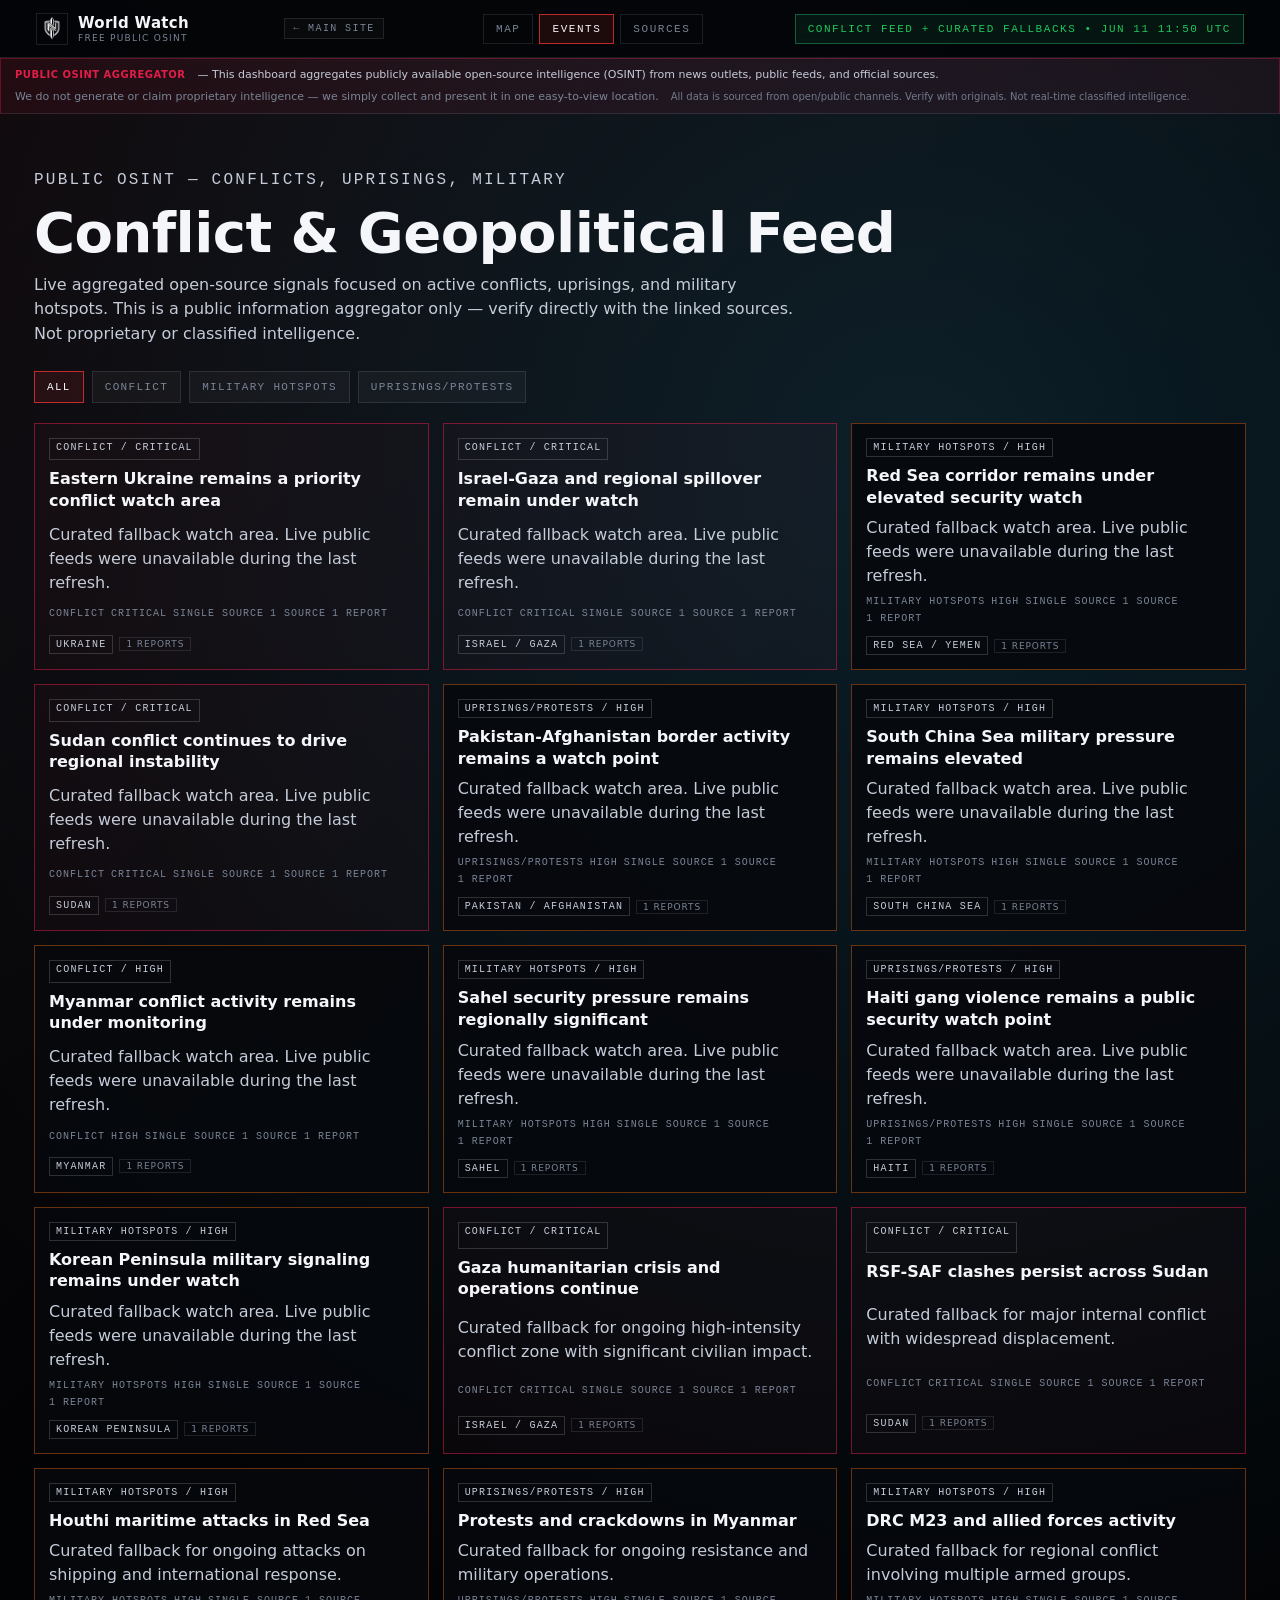
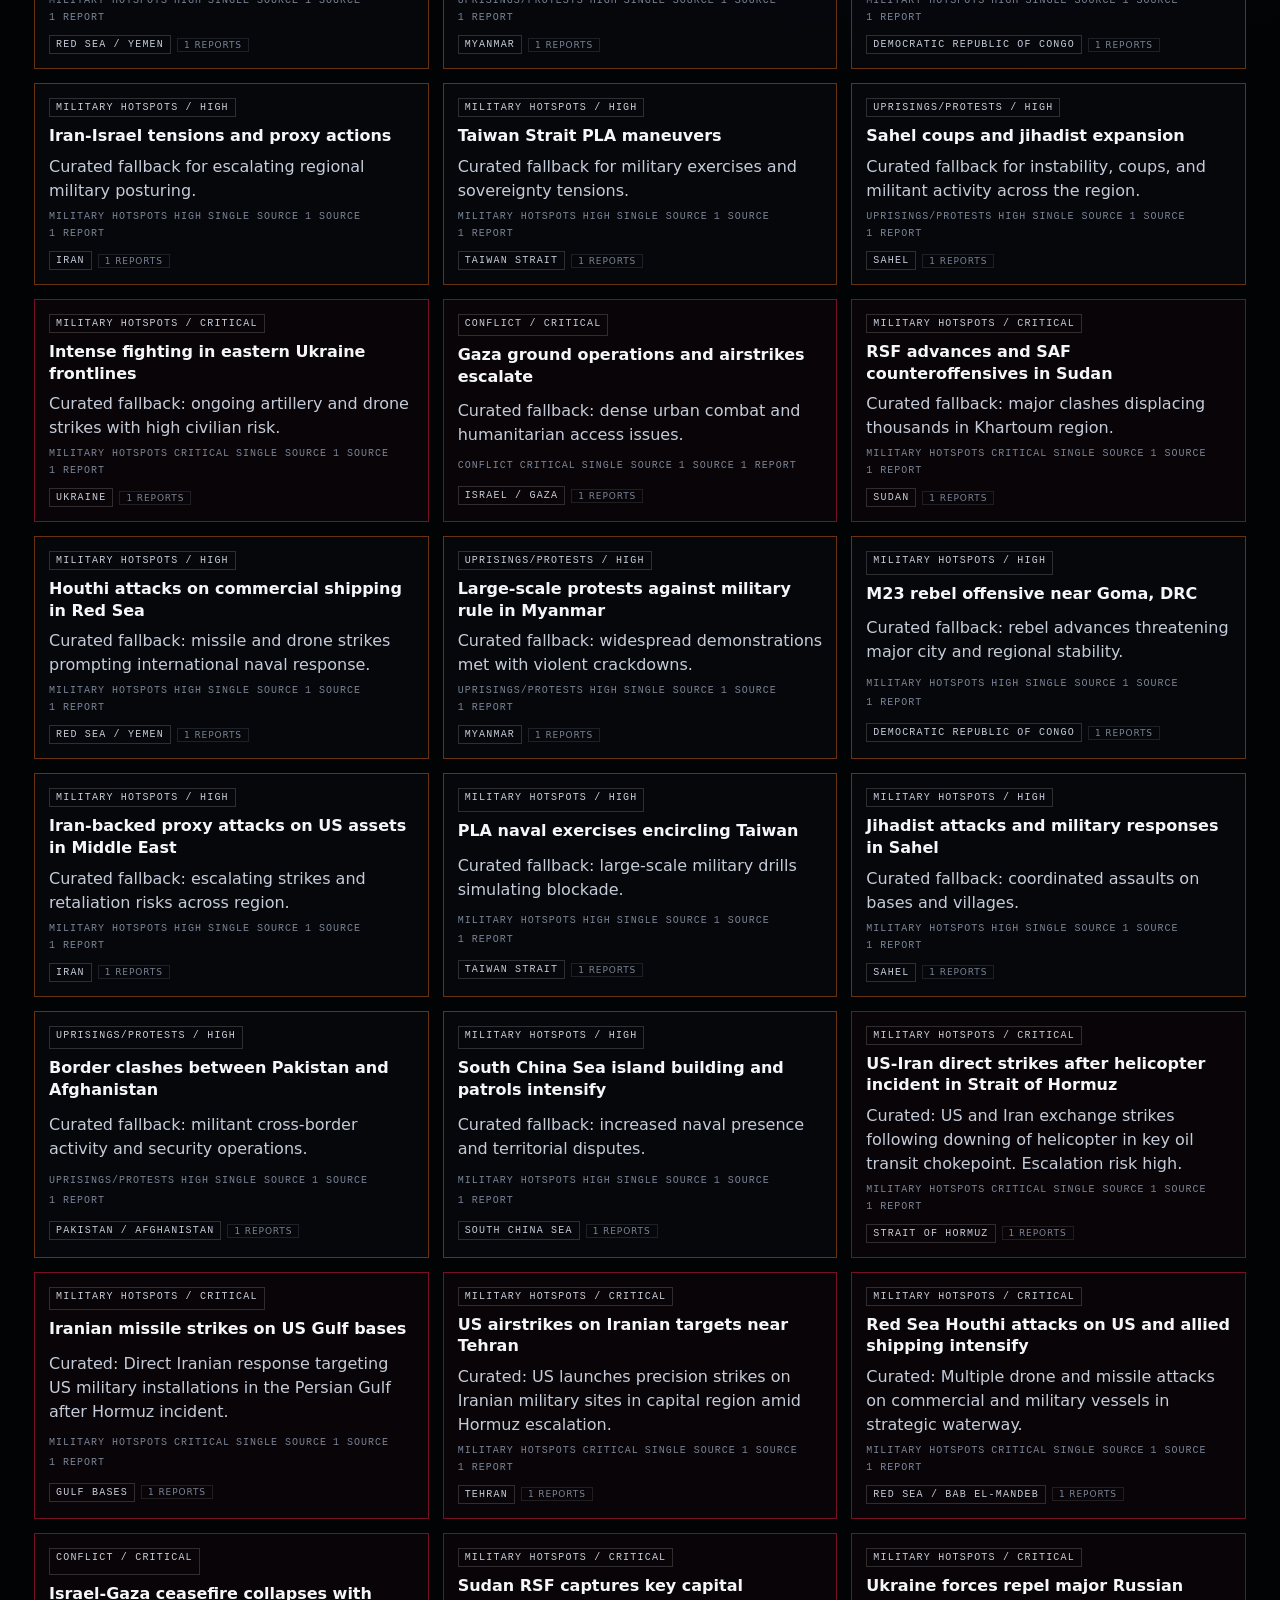
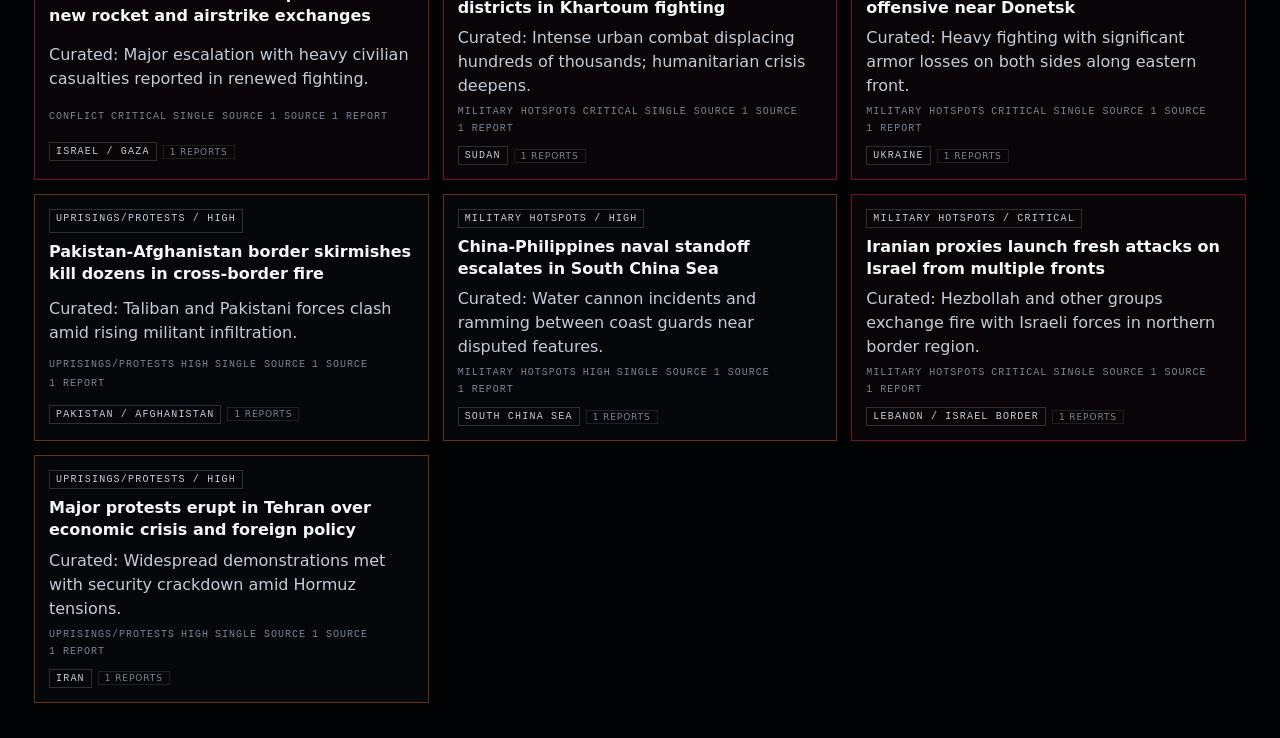
==== commit 69af9c2a: "Polish World Watch embed layout" ====
--- a/events.html
+++ b/events.html
@@ -5,19 +5,19 @@
     <meta name="viewport" content="width=device-width, initial-scale=1" />
     <title>Events | Nergalith World Watch — Conflict &amp; Geopolitical OSINT Feed</title>
     <meta name="description" content="Nergalith World Watch Events — full public OSINT feed for active conflicts, uprisings, military hotspots. Aggregates open sources only. Free, no account required." />
-    <link rel="stylesheet" href="styles.css?v=202606-tactical" />
+    <link rel="stylesheet" href="styles.css?v=202606-embed-polish" />
   </head>
   <body>
     <div class="site-shell">
       <header class="topbar">
-        <a class="brand" href="index.html" aria-label="Nergalith World Watch home">
+        <a class="brand" href="index.html" aria-label="World Watch home">
           <img src="assets/nergalith-logo-glow.png" alt="" />
           <span>
-            <strong>Nergalith</strong>
-            <small>World Watch</small>
+            <strong>World Watch</strong>
+            <small>Free Public OSINT</small>
           </span>
         </a>
-        <a class="home-link" href="https://nergalith.com" target="_blank" rel="noopener" aria-label="Back to main Nergalith site">← Home</a>
+        <a class="home-link" href="https://nergalith.com" target="_blank" rel="noopener" aria-label="Back to main Nergalith site">← Main Site</a>
         <nav class="nav" aria-label="Nergalith World Watch pages">
           <a href="index.html">Map</a>
           <a class="active" href="events.html">Events</a>
@@ -45,6 +45,6 @@
       </main>
     </div>
 
-    <script src="app.js?v=202606-tactical"></script>
+    <script src="app.js?v=202606-embed-polish"></script>
   </body>
 </html>
--- a/styles.css
+++ b/styles.css
@@ -31,6 +31,11 @@
   font-family: Inter, ui-sans-serif, system-ui, -apple-system, BlinkMacSystemFont, "Segoe UI", sans-serif;
 }
 
+body.dashboard-page {
+  height: 100vh;
+  overflow: hidden;
+}
+
 button, a { font: inherit; }
 
 .site-shell { min-height: 100vh; }
@@ -41,6 +46,13 @@
   display: grid;
   grid-template-rows: auto auto auto minmax(0, 1fr) auto; /* last row auto so news-strip not clipped */
   overflow: visible; /* prevent clipping of bottom content */
+}
+
+.dashboard-page .dashboard-shell {
+  min-height: 0;
+  height: 100vh;
+  grid-template-rows: auto auto auto minmax(0, 1fr);
+  overflow: hidden;
 }
 
 /* ── Topbar ──────────────────────────────────────────────────────────────────── */
@@ -49,12 +61,12 @@
   position: sticky;
   top: 0;
   z-index: 20;
-  min-height: 64px;
+  min-height: 58px;
   display: flex;
   align-items: center;
   justify-content: space-between;
   gap: 16px;
-  padding: 12px clamp(14px, 3vw, 36px);
+  padding: 9px clamp(14px, 3vw, 36px);
   border-bottom: 1px solid var(--line);
   background: rgba(3, 5, 7, 0.92);
   backdrop-filter: blur(18px);
@@ -70,8 +82,8 @@
 }
 
 .brand img {
-  width: 40px;
-  height: 40px;
+  width: 32px;
+  height: 32px;
   object-fit: cover;
   border: 1px solid var(--line);
 }
@@ -79,13 +91,13 @@
 .brand strong, .brand small { display: block; }
 
 .brand strong {
-  font-size: 16px;
+  font-size: 15px;
   letter-spacing: 0.02em;
 }
 
 .brand small {
   color: var(--muted);
-  font-size: 10px;
+  font-size: 9px;
   letter-spacing: 0.14em;
   text-transform: uppercase;
   margin-top: 1px;
@@ -230,6 +242,10 @@
   /* horizontal: left fixed | center flex:1 | right fixed */
 }
 
+.dashboard-page .operations-layout {
+  overflow: hidden;
+}
+
 /* ── Map card ────────────────────────────────────────────────────────────────── */
 
 .map-card {
@@ -719,6 +735,10 @@
   padding: 0 10px 10px;
   border-top: 1px solid rgba(218, 231, 255, 0.08);
   /* removed overflow:hidden to allow full news feed visibility and page scroll */
+}
+
+.dashboard-page .lower-deck {
+  display: none;
 }
 
 .lower-deck .news-strip-head {
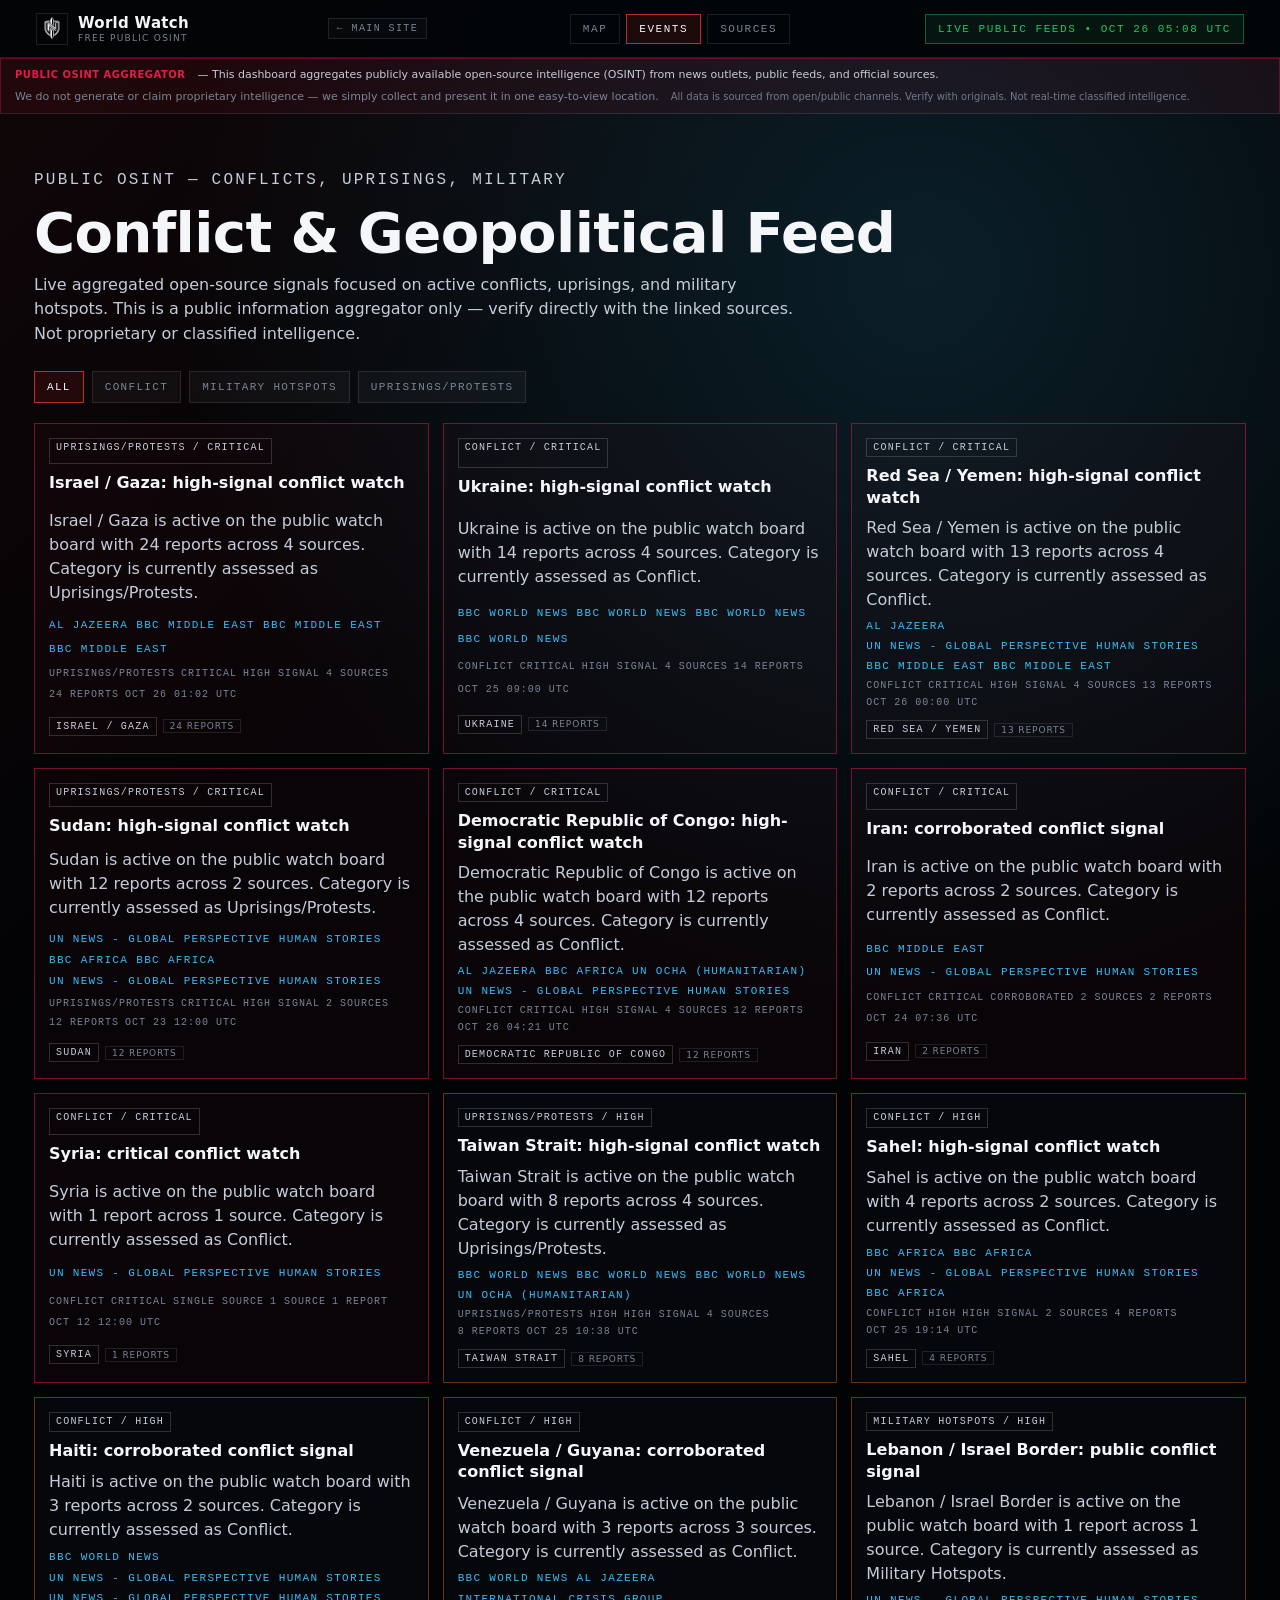
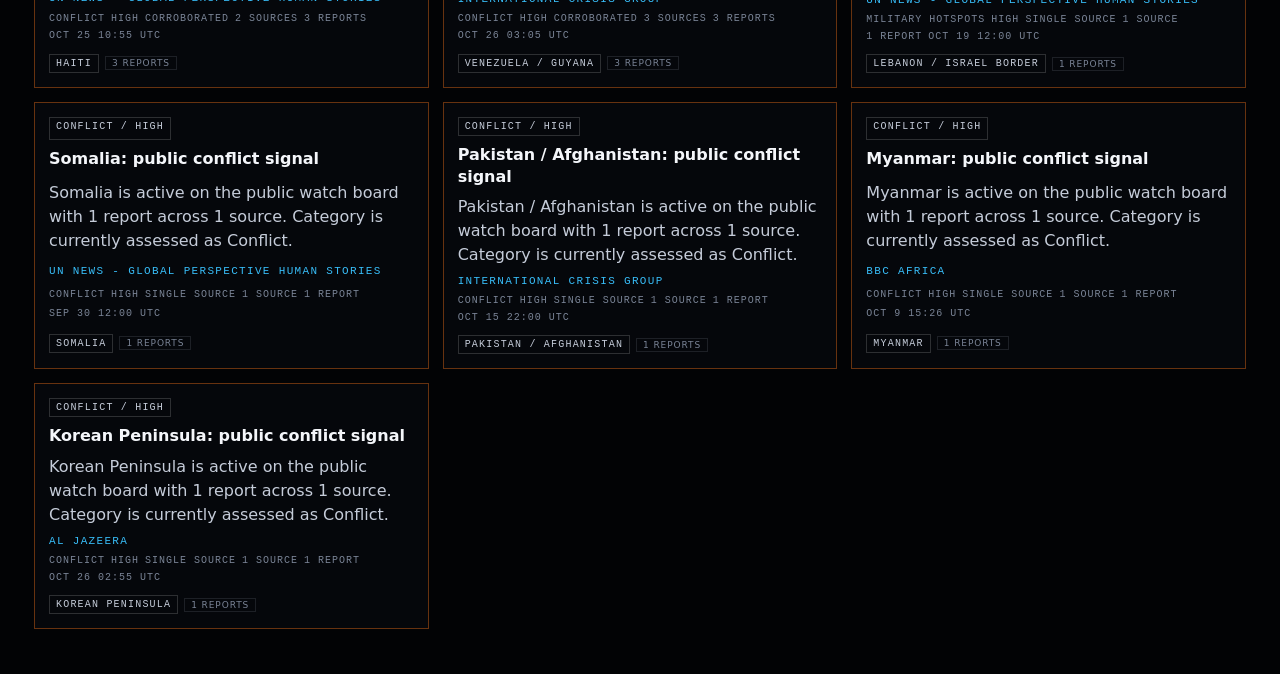
==== commit c7287d48: "Honest feed status, working RSS parsing, GDELT backoff, keep last live data - Fix xmlTag regex (temp" ====
--- a/events.html
+++ b/events.html
@@ -5,7 +5,7 @@
     <meta name="viewport" content="width=device-width, initial-scale=1" />
     <title>Events | Nergalith World Watch — Conflict &amp; Geopolitical OSINT Feed</title>
     <meta name="description" content="Nergalith World Watch Events — full public OSINT feed for active conflicts, uprisings, military hotspots. Aggregates open sources only. Free, no account required." />
-    <link rel="stylesheet" href="styles.css?v=202606-embed-polish" />
+    <link rel="stylesheet" href="styles.css?v=20261026-honest-feed" />
   </head>
   <body>
     <div class="site-shell">
@@ -26,6 +26,8 @@
         <div class="status-pill" id="feed-status">Loading OSINT feed</div>
       </header>
 
+      <div class="feed-mode-banner" id="feed-mode-banner" role="status" hidden></div>
+
       <!-- Prominent OSINT disclaimer (exact same as index.html) -->
       <div class="osint-disclaimer" role="note" aria-label="Public OSINT disclaimer">
         <strong>PUBLIC OSINT AGGREGATOR</strong> — This dashboard aggregates publicly available open-source intelligence (OSINT) from news outlets, public feeds, and official sources. 
@@ -45,6 +47,6 @@
       </main>
     </div>
 
-    <script src="app.js?v=202606-embed-polish"></script>
+    <script src="app.js?v=20261026-honest-feed"></script>
   </body>
 </html>
--- a/styles.css
+++ b/styles.css
@@ -337,6 +337,9 @@
   bottom: 14px;
   width: min(350px, calc(100% - 28px));
   padding: 12px;
+  max-height: min(190px, calc(100% - 96px));
+  overflow: auto;
+  scrollbar-width: thin;
 }
 
 .map-label {
@@ -366,14 +369,16 @@
 }
 
 .selected-panel h2 {
-  margin-top: 8px;
-  font-size: 18px;
+  margin: 6px 0 0;
+  font-size: 16px;
+  line-height: 1.15;
 }
 
 .selected-panel p {
-  margin-top: 8px;
+  margin: 6px 0 0;
   color: var(--soft);
-  line-height: 1.5;
+  line-height: 1.35;
+  font-size: 13px;
 }
 
 /* ── Side stack ──────────────────────────────────────────────────────────────── */
@@ -1270,3 +1275,17 @@
 
 /* Hide quake remnants if any legacy elements remain */
 .quake-panel, [data-layer="earthquakes"] { display: none !important; }
+
+/* Honest feed status (curated / stale banner + sources status table) */
+.feed-mode-banner {
+  margin: 8px 16px 0;
+  padding: 8px 12px;
+  border: 1px solid rgba(246, 164, 58, 0.58);
+  border-radius: 6px;
+  color: var(--amber);
+  font-size: 0.9rem;
+}
+.feed-mode-banner[hidden] { display: none; }
+.source-status-panel { margin-bottom: 16px; overflow-x: auto; }
+.status-table { width: 100%; border-collapse: collapse; font-size: 0.85rem; }
+.status-table th, .status-table td { text-align: left; padding: 6px 8px; border-bottom: 1px solid rgba(255, 255, 255, 0.08); }
